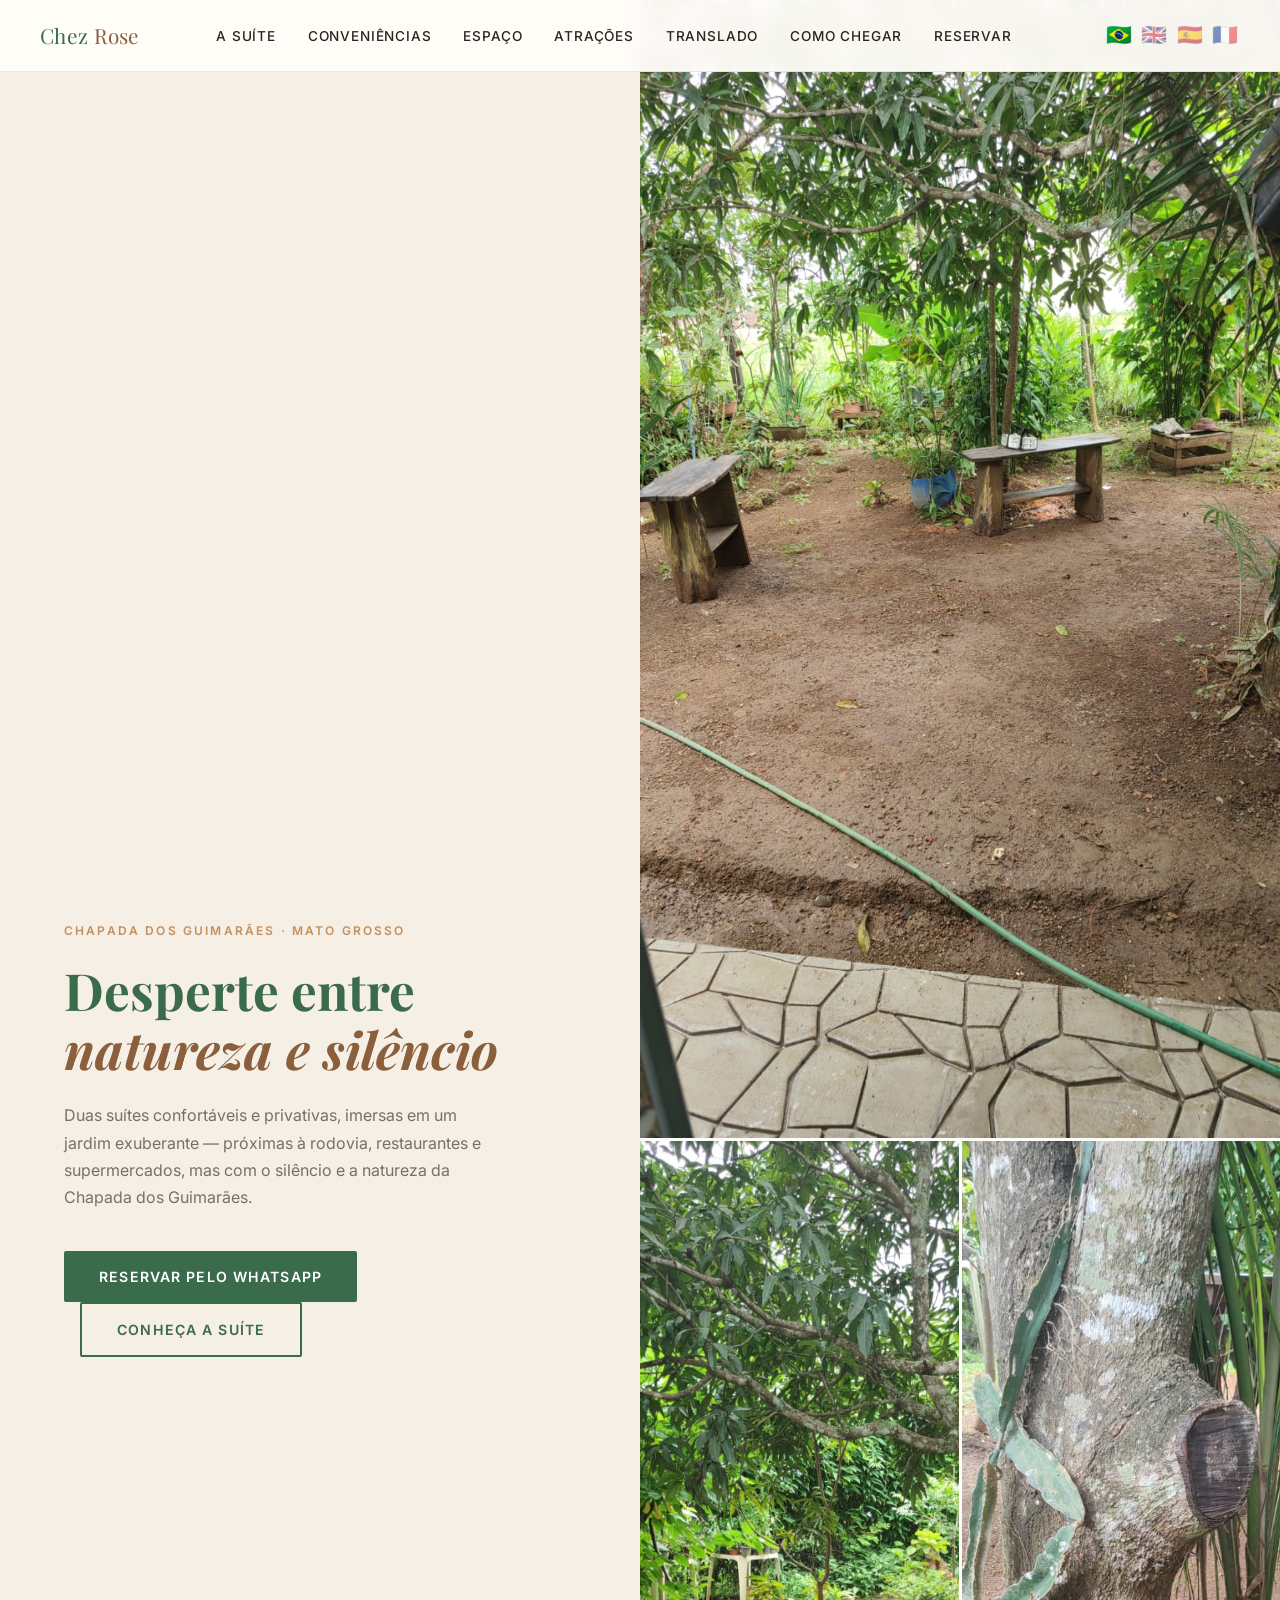
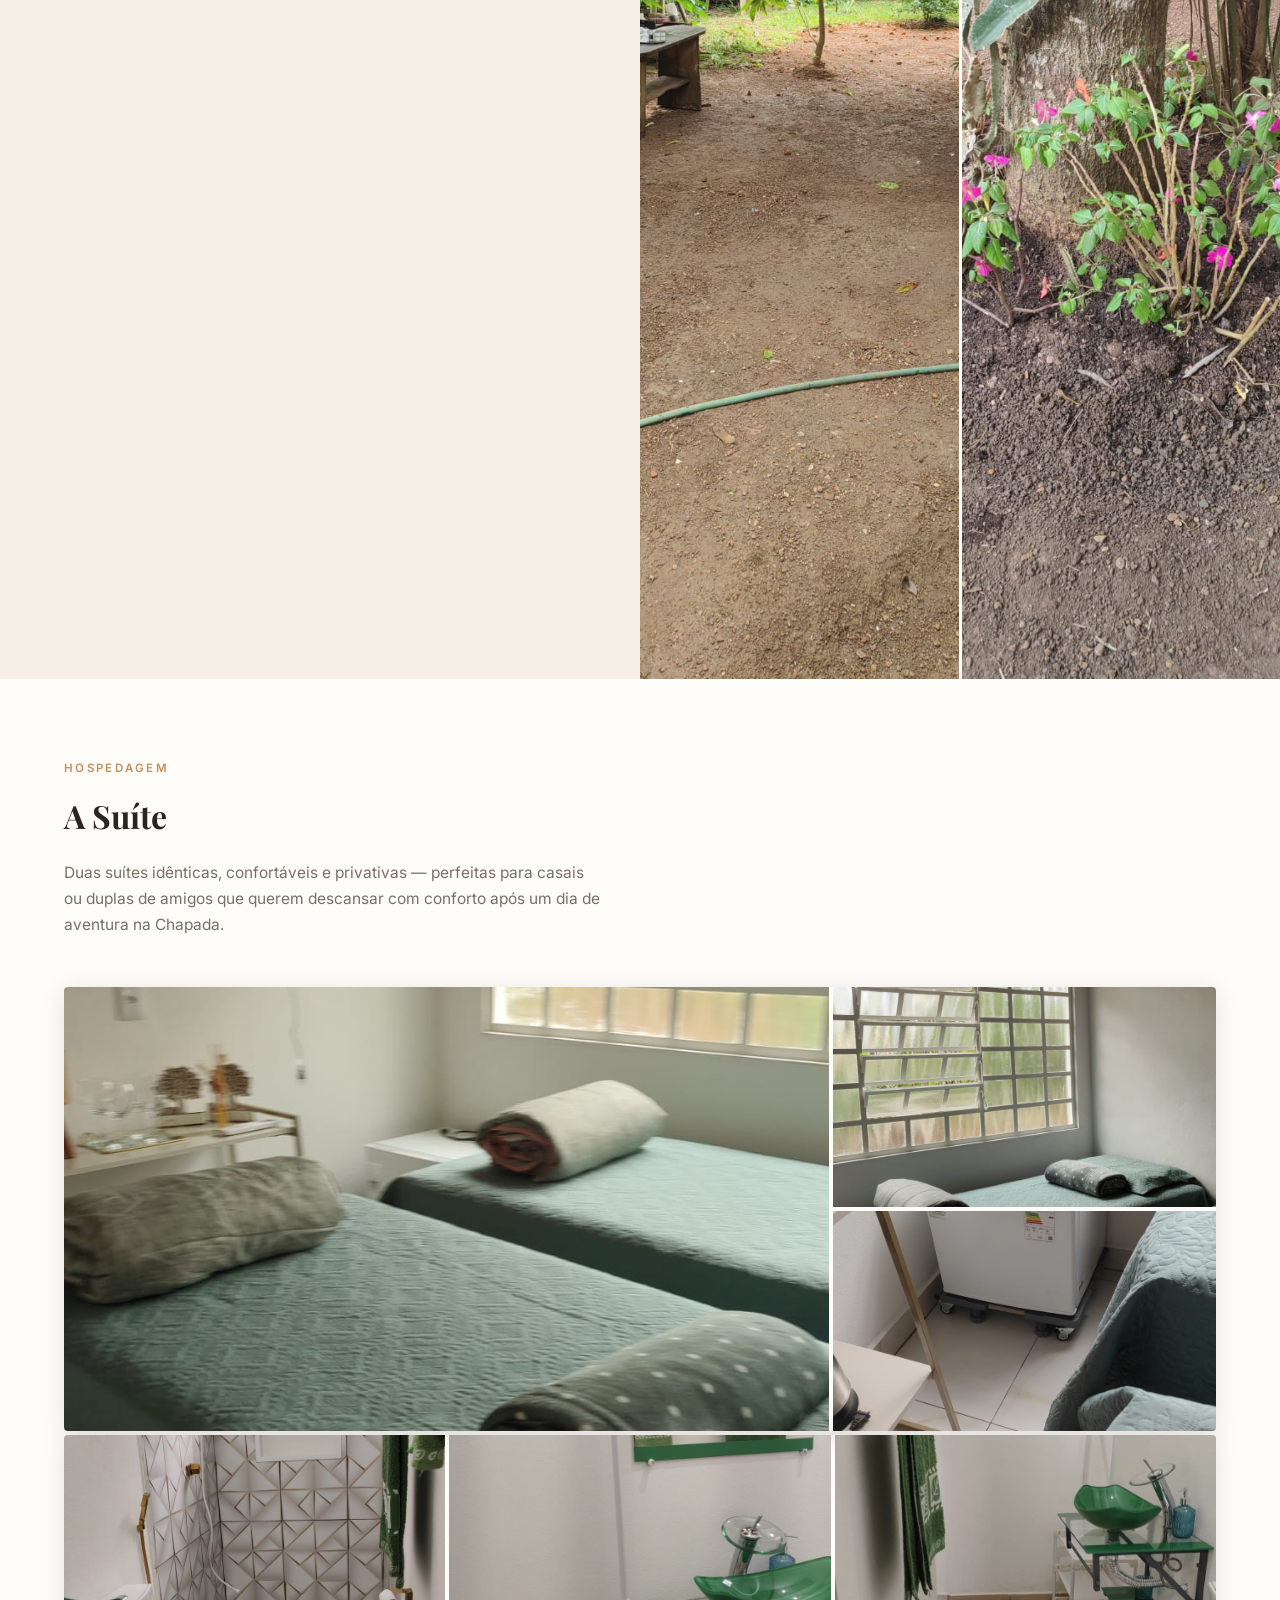
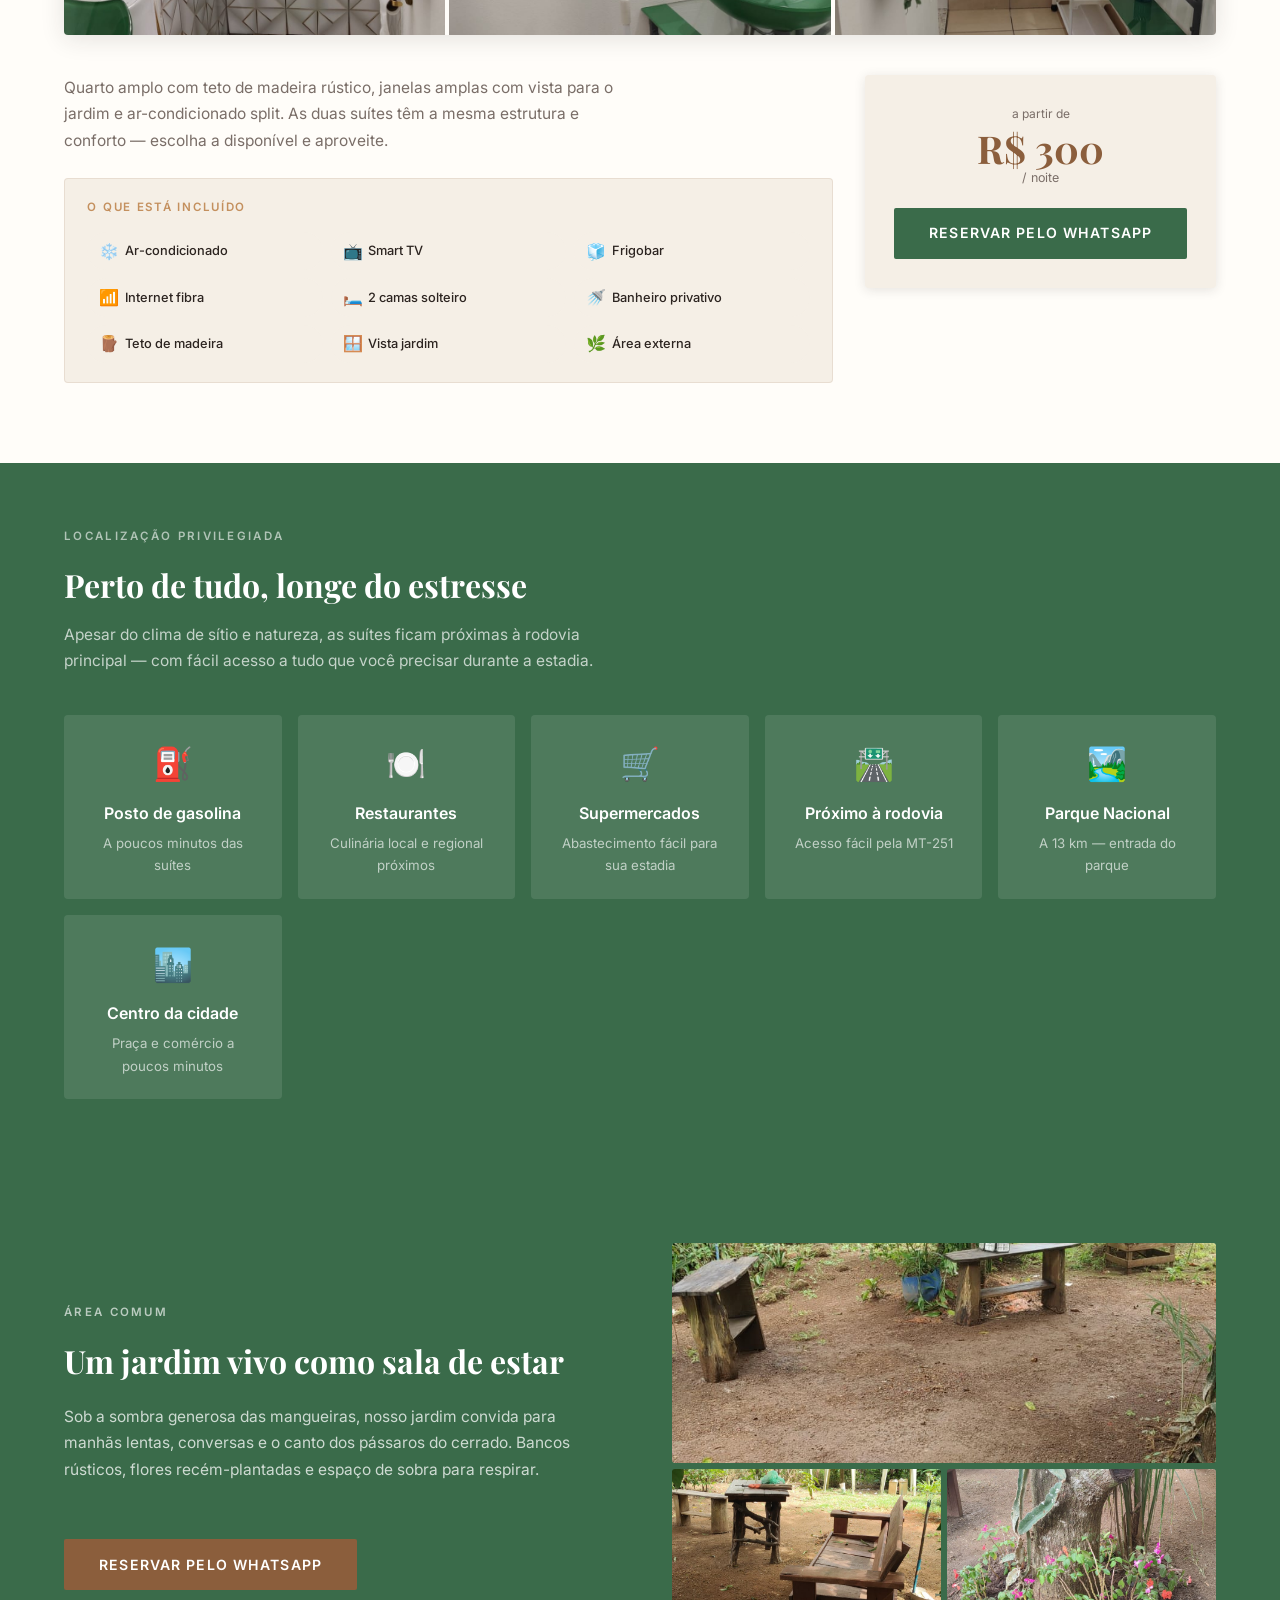
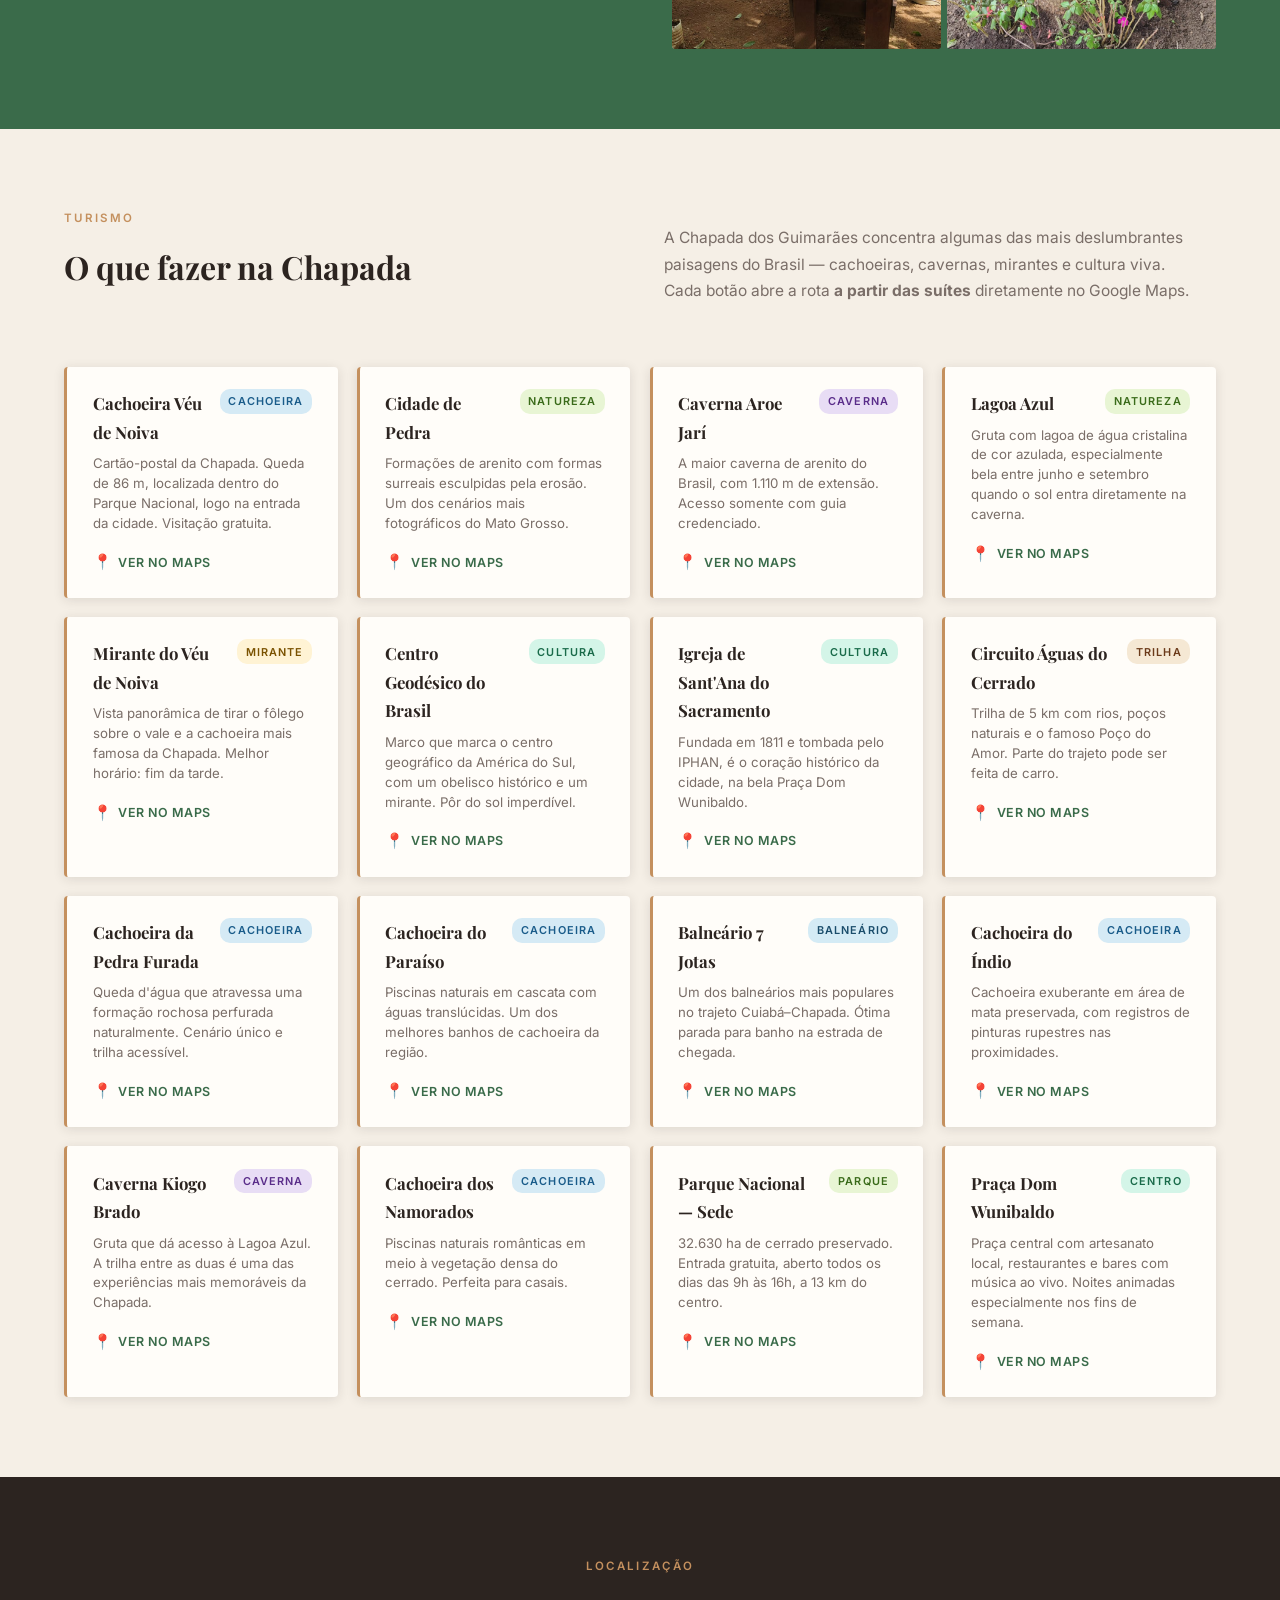
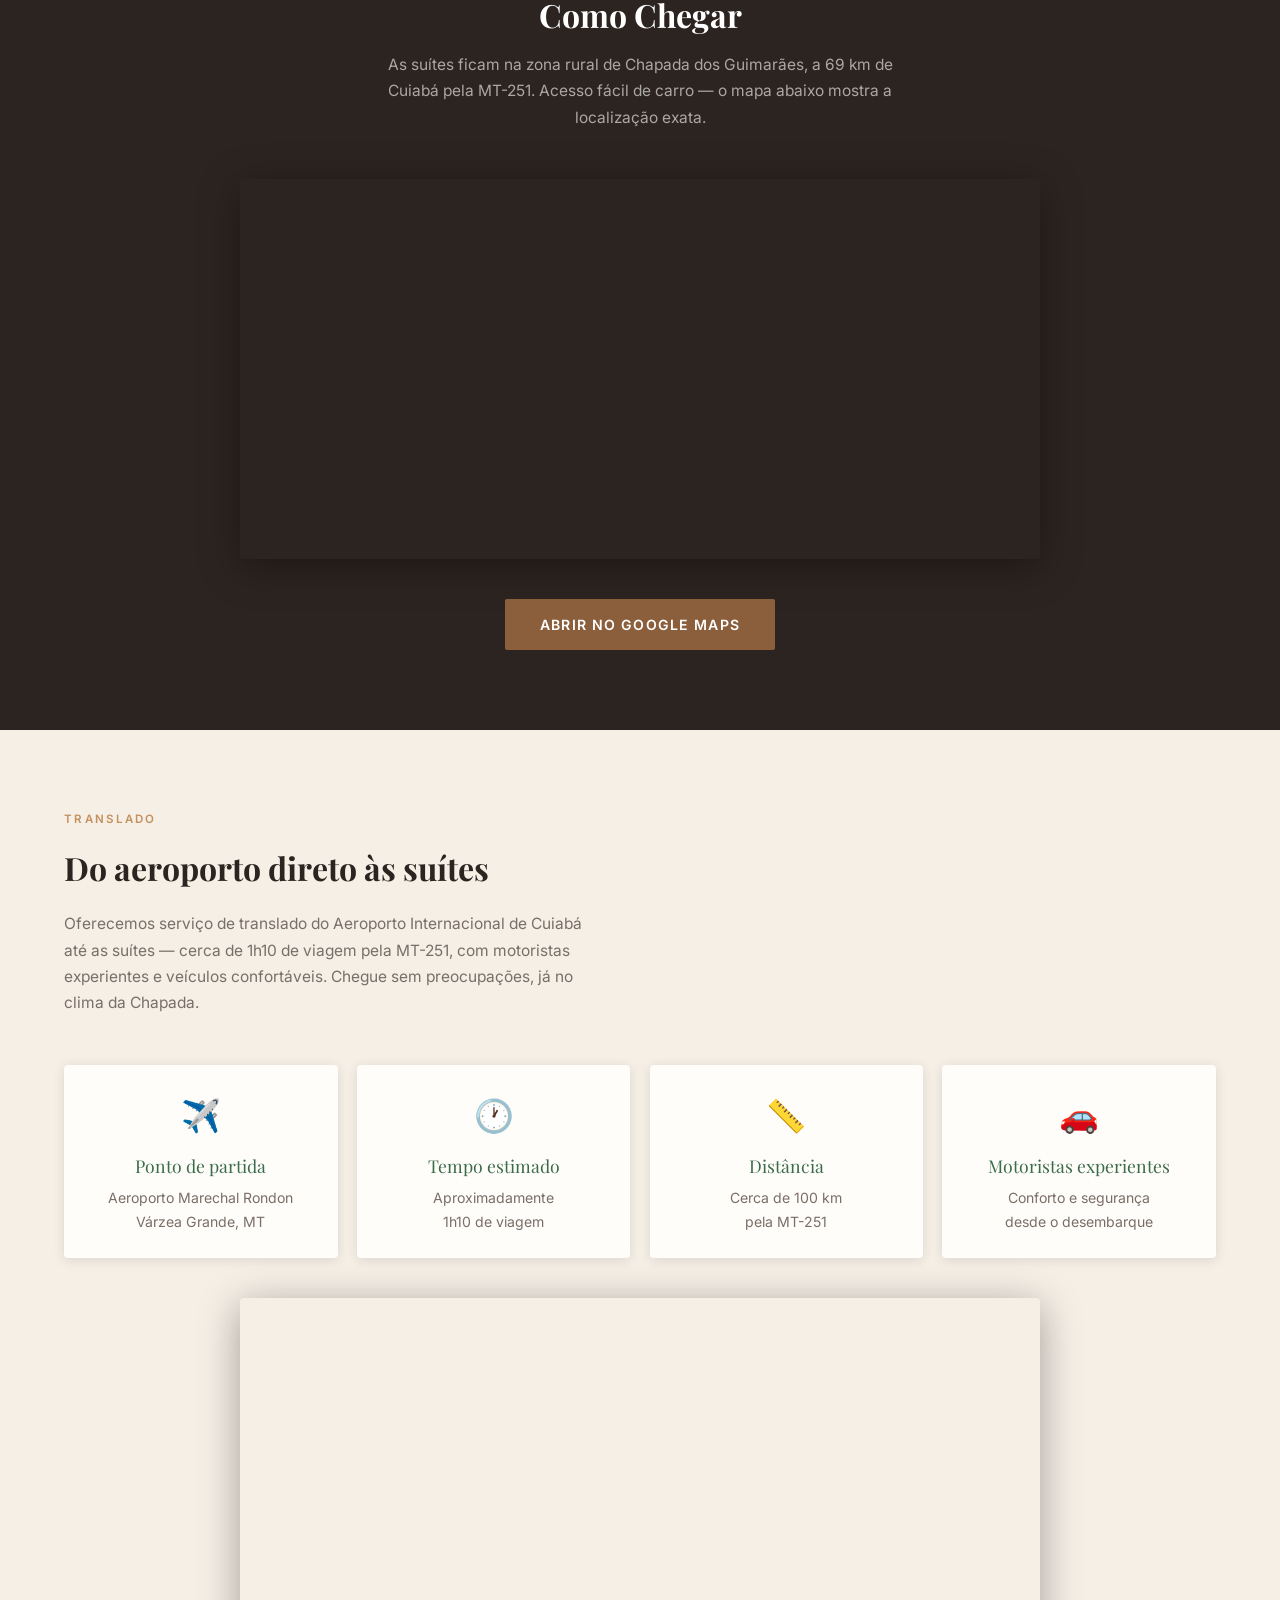
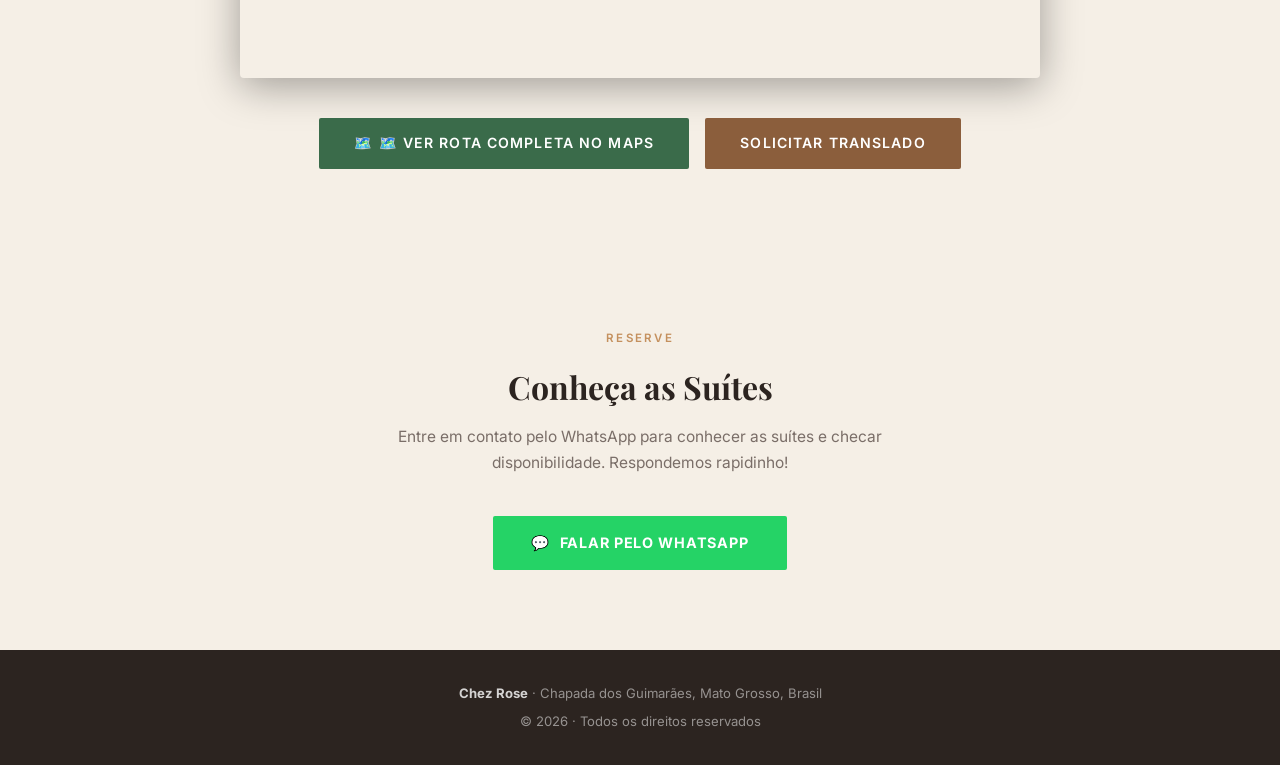
==== suites-chapada.html @ f8d6ba75 "Add files via upload" ====
<!DOCTYPE html>
<html lang="pt-BR">
<head>
  <meta charset="UTF-8" />
  <meta name="viewport" content="width=device-width, initial-scale=1.0" />
  <title>Chez Rose | Hospedagem na Chapada dos Guimarães</title>
  <link href="https://fonts.googleapis.com/css2?family=Playfair+Display:ital,wght@0,400;0,700;1,400&family=Inter:wght@300;400;500;600&display=swap" rel="stylesheet">
  <style>
    *, *::before, *::after { box-sizing: border-box; margin: 0; padding: 0; }

    :root {
      --terra:  #8B5E3C;
      --terra-light: #C4905E;
      --verde:  #3A6B4A;
      --verde-light: #5C9970;
      --areia:  #F5EFE6;
      --pedra:  #2C2420;
      --branco: #FFFDF9;
      --cinza:  #7A6E68;
      --sombra: rgba(44,36,32,.12);
    }

    html { scroll-behavior: smooth; }

    body {
      font-family: 'Inter', sans-serif;
      background: var(--branco);
      color: var(--pedra);
      line-height: 1.7;
    }

    /* ── NAV ── */
    nav {
      position: fixed; top: 0; left: 0; right: 0; z-index: 100;
      display: flex; justify-content: space-between; align-items: center;
      padding: 1.1rem 2.5rem;
      background: rgba(255,253,249,.95);
      backdrop-filter: blur(8px);
      border-bottom: 1px solid rgba(139,94,60,.12);
    }
    .nav-logo {
      font-family: 'Playfair Display', serif;
      font-size: 1.3rem;
      color: var(--verde);
      letter-spacing: .02em;
    }
    .nav-logo span { color: var(--terra); }
    .nav-links { display: flex; gap: 2rem; list-style: none; }
    .nav-links a {
      text-decoration: none;
      font-size: .85rem;
      font-weight: 500;
      color: var(--pedra);
      letter-spacing: .06em;
      text-transform: uppercase;
      transition: color .2s;
    }
    .nav-links a:hover { color: var(--terra); }

    /* ── HERO ── */
    .hero {
      min-height: 100vh;
      display: grid;
      grid-template-columns: 1fr 1fr;
      padding-top: 64px;
    }
    .hero-text {
      display: flex; flex-direction: column; justify-content: center;
      padding: 4rem 3rem 4rem 5vw;
      background: var(--areia);
    }
    .hero-eyebrow {
      font-size: .75rem;
      font-weight: 600;
      letter-spacing: .18em;
      text-transform: uppercase;
      color: var(--terra-light);
      margin-bottom: 1.2rem;
    }
    .hero-title {
      font-family: 'Playfair Display', serif;
      font-size: clamp(2.4rem, 4vw, 3.6rem);
      line-height: 1.15;
      color: var(--verde);
      margin-bottom: 1.5rem;
    }
    .hero-title em {
      font-style: italic;
      color: var(--terra);
    }
    .hero-desc {
      font-size: 1rem;
      color: var(--cinza);
      max-width: 420px;
      margin-bottom: 2.5rem;
    }
    .btn {
      display: inline-block;
      padding: .85rem 2.2rem;
      background: var(--verde);
      color: #fff;
      text-decoration: none;
      font-size: .88rem;
      font-weight: 600;
      letter-spacing: .08em;
      text-transform: uppercase;
      border-radius: 2px;
      transition: background .2s, transform .15s;
    }
    .btn:hover { background: var(--verde-light); transform: translateY(-2px); }
    .btn-outline {
      background: transparent;
      border: 2px solid var(--verde);
      color: var(--verde);
      margin-left: 1rem;
    }
    .btn-outline:hover { background: var(--verde); color: #fff; }

    .hero-gallery {
      display: grid;
      grid-template-rows: 1fr 1fr;
      grid-template-columns: 1fr 1fr;
      gap: 3px;
      overflow: hidden;
    }
    .hero-gallery img {
      width: 100%; height: 100%;
      object-fit: cover;
      display: block;
      transition: transform .5s ease;
    }
    .hero-gallery img:hover { transform: scale(1.04); }
    .hero-gallery .span2 { grid-column: span 2; }

    /* ── SECTIONS ── */
    section { padding: 5rem 5vw; }
    .section-label {
      font-size: .72rem;
      font-weight: 600;
      letter-spacing: .2em;
      text-transform: uppercase;
      color: var(--terra-light);
      margin-bottom: .7rem;
    }
    .section-title {
      font-family: 'Playfair Display', serif;
      font-size: clamp(1.7rem, 2.5vw, 2.4rem);
      color: var(--pedra);
      margin-bottom: 1rem;
    }
    .section-sub {
      color: var(--cinza);
      max-width: 540px;
      font-size: .97rem;
      margin-bottom: 3rem;
    }

    /* ── SUÍTES ── */
    #suites { background: var(--branco); }
    .suites-grid {
      display: grid;
      grid-template-columns: repeat(auto-fit, minmax(320px, 1fr));
      gap: 2.5rem;
    }
    .suite-card {
      border: 1px solid rgba(139,94,60,.15);
      border-radius: 4px;
      overflow: hidden;
      background: var(--branco);
      box-shadow: 0 4px 24px var(--sombra);
      transition: transform .3s, box-shadow .3s;
    }
    .suite-card:hover {
      transform: translateY(-5px);
      box-shadow: 0 12px 40px rgba(44,36,32,.18);
    }
    .suite-imgs {
      display: grid;
      grid-template-columns: 2fr 1fr;
      height: 240px;
      gap: 3px;
    }
    .suite-imgs img { width: 100%; height: 100%; object-fit: cover; display: block; }
    .suite-body { padding: 1.8rem; }
    .suite-name {
      font-family: 'Playfair Display', serif;
      font-size: 1.4rem;
      color: var(--verde);
      margin-bottom: .5rem;
    }
    .suite-desc { color: var(--cinza); font-size: .93rem; margin-bottom: 1.4rem; }
    .amenities {
      display: flex; flex-wrap: wrap; gap: .5rem;
      margin-bottom: 1.6rem;
    }
    .amenity {
      display: flex; align-items: center; gap: .35rem;
      font-size: .8rem; font-weight: 500;
      background: var(--areia);
      padding: .35rem .75rem;
      border-radius: 20px;
      color: var(--pedra);
    }
    .amenity-icon { font-size: 1rem; }
    .suite-price {
      display: flex; align-items: baseline; gap: .4rem;
      margin-bottom: 1.2rem;
    }
    .price-from { font-size: .78rem; color: var(--cinza); }
    .price-val {
      font-family: 'Playfair Display', serif;
      font-size: 1.8rem;
      color: var(--terra);
      font-weight: 700;
    }
    .price-night { font-size: .78rem; color: var(--cinza); }

    /* ── JARDIM ── */
    #jardim {
      background: var(--verde);
      color: #fff;
      display: grid;
      grid-template-columns: 1fr 1fr;
      gap: 4rem;
      align-items: center;
    }
    #jardim .section-label { color: rgba(255,255,255,.65); }
    #jardim .section-title { color: #fff; }
    #jardim .section-sub { color: rgba(255,255,255,.75); max-width: 100%; }
    .jardim-gallery {
      display: grid;
      grid-template-columns: 1fr 1fr;
      grid-template-rows: auto auto;
      gap: 6px;
    }
    .jardim-gallery img {
      width: 100%; height: 180px;
      object-fit: cover;
      border-radius: 3px;
    }
    .jardim-gallery img:first-child {
      grid-column: span 2;
      height: 220px;
    }

    /* ── ATRAÇÕES ── */
    #atracoes { background: var(--areia); }
    .atracoes-intro {
      display: grid;
      grid-template-columns: 1fr 1fr;
      gap: 3rem;
      margin-bottom: 3.5rem;
      align-items: start;
    }
    .atracoes-list {
      display: grid;
      grid-template-columns: repeat(auto-fill, minmax(270px, 1fr));
      gap: 1.2rem;
    }
    .atracao-card {
      background: var(--branco);
      border-radius: 4px;
      padding: 1.4rem 1.6rem;
      border-left: 3px solid var(--terra-light);
      box-shadow: 0 2px 12px var(--sombra);
      transition: transform .2s, border-color .2s;
    }
    .atracao-card:hover {
      transform: translateX(4px);
      border-left-color: var(--verde);
    }
    .atracao-top {
      display: flex; justify-content: space-between; align-items: flex-start;
      margin-bottom: .5rem;
    }
    .atracao-name {
      font-family: 'Playfair Display', serif;
      font-size: 1.05rem;
      color: var(--pedra);
    }
    .atracao-tag {
      font-size: .68rem;
      font-weight: 600;
      letter-spacing: .1em;
      text-transform: uppercase;
      padding: .2rem .55rem;
      border-radius: 10px;
      white-space: nowrap;
      margin-left: .6rem;
    }
    .tag-cachoeira { background: #D5EAF5; color: #1A5C8A; }
    .tag-caverna   { background: #E8DDF5; color: #5A2D8A; }
    .tag-mirante   { background: #FFF3D4; color: #7A5200; }
    .tag-cultura   { background: #D4F5E8; color: #1A6B4A; }
    .tag-balneario { background: #D4EBF5; color: #1A4D6B; }
    .tag-natureza  { background: #E8F5D4; color: #3A6B1A; }
    .tag-trilha    { background: #F5E8D4; color: #6B3A1A; }

    .atracao-desc {
      font-size: .83rem;
      color: var(--cinza);
      margin-bottom: .9rem;
      line-height: 1.5;
    }
    .atracao-maps {
      display: inline-flex; align-items: center; gap: .4rem;
      font-size: .78rem;
      font-weight: 600;
      color: var(--verde);
      text-decoration: none;
      letter-spacing: .04em;
      text-transform: uppercase;
      transition: color .2s;
    }
    .atracao-maps:hover { color: var(--terra); }
    .maps-icon { font-size: .95rem; }

    /* ── COMO CHEGAR ── */
    #como-chegar {
      background: var(--pedra);
      color: #fff;
      text-align: center;
    }
    #como-chegar .section-label { color: var(--terra-light); }
    #como-chegar .section-title { color: #fff; margin-bottom: .6rem; }
    #como-chegar .section-sub { color: rgba(255,255,255,.6); margin: 0 auto 3rem; }
    .mapa-embed {
      border-radius: 4px;
      overflow: hidden;
      max-width: 800px;
      margin: 0 auto 2.5rem;
      box-shadow: 0 8px 40px rgba(0,0,0,.35);
    }
    .mapa-embed iframe {
      width: 100%; height: 380px;
      border: none; display: block;
    }

    /* ── CONTATO / RESERVA ── */
    #reservar {
      background: var(--areia);
      text-align: center;
    }
    #reservar .section-title { margin-bottom: .6rem; }
    #reservar .section-sub { margin: 0 auto 2.5rem; }
    .reservar-btns { display: flex; justify-content: center; flex-wrap: wrap; gap: 1rem; }
    .btn-whatsapp {
      background: #25D366;
      color: #fff;
      padding: .9rem 2.4rem;
      text-decoration: none;
      font-size: .9rem;
      font-weight: 700;
      letter-spacing: .06em;
      text-transform: uppercase;
      border-radius: 2px;
      display: inline-flex;
      align-items: center;
      gap: .6rem;
      transition: background .2s, transform .15s;
    }
    .btn-whatsapp:hover { background: #1ebe5d; transform: translateY(-2px); }

    /* ── FOOTER ── */
    footer {
      background: var(--pedra);
      color: rgba(255,255,255,.5);
      text-align: center;
      padding: 2rem;
      font-size: .82rem;
    }
    footer strong { color: rgba(255,255,255,.8); }

    
    /* ── LANG SWITCHER ── */
    .lang-switcher {
      display: flex; gap: .4rem; align-items: center; margin-left: 1rem;
    }
    .lang-switcher button {
      background: none; border: none; cursor: pointer;
      font-size: 1.3rem; padding: .1rem;
      border-radius: 3px; opacity: .5;
      transition: opacity .2s, transform .15s;
    }
    .lang-switcher button:hover { opacity: 1; transform: scale(1.15); }
    .lang-switcher button.active { opacity: 1; }

    @media (max-width: 900px) {
      .hero { grid-template-columns: 1fr; }
      .hero-gallery { height: 50vw; grid-template-rows: 1fr; grid-template-columns: 1fr 1fr 1fr; }
      .hero-gallery .span2 { grid-column: span 1; }
      .hero-text { padding: 3rem 6vw; }
      #jardim { grid-template-columns: 1fr; }
      .atracoes-intro { grid-template-columns: 1fr; }
      nav { padding: 1rem 1.5rem; }
      .nav-links { display: none; }
    }
    @media (max-width: 600px) {
      section { padding: 3.5rem 5vw; }
      .suite-imgs { height: 180px; }
      .hero-gallery { height: 55vw; }
    }
  </style>
</head>
<body>

<!-- NAV -->
<nav>
  <div class="nav-logo">Chez <span>Rose</span></div>
  <ul class="nav-links">
    <li><a href="#suites" data-i18n="nav_suite">A Suíte</a></li>
    <li><a href="#conveniencias" data-i18n="nav_conv">Conveniências</a></li>
    <li><a href="#jardim" data-i18n="nav_jardim">Espaço</a></li>
    <li><a href="#atracoes" data-i18n="nav_atracoes">Atrações</a></li>
    <li><a href="#translado" data-i18n="nav_translado">Translado</a></li>
    <li><a href="#como-chegar" data-i18n="nav_chegar">Como Chegar</a></li>
    <li><a href="#reservar" data-i18n="nav_reservar">Reservar</a></li>
  </ul>
  <div class="lang-switcher">
    <button onclick="setLang('pt')" title="Português">🇧🇷</button>
    <button onclick="setLang('en')" title="English">🇬🇧</button>
    <button onclick="setLang('es')" title="Español">🇪🇸</button>
    <button onclick="setLang('fr')" title="Français">🇫🇷</button>
  </div>
</nav>

<!-- HERO -->
<section class="hero" style="padding:0">
  <div class="hero-text">
    <p class="hero-eyebrow" data-i18n="hero_eyebrow">Chapada dos Guimarães · Mato Grosso</p>
    <h1 class="hero-title">
      <span data-i18n="hero_title1">Desperte entre</span><br>
      <em data-i18n="hero_title2">natureza e silêncio</em>
    </h1>
    <p class="hero-desc">
      <span data-i18n="hero_desc">Duas suítes confortáveis e privativas, imersas em um jardim exuberante — próximas à rodovia, restaurantes e supermercados, mas com o silêncio e a natureza da Chapada dos Guimarães.</span>
    </p>
    <div>
      <a href="#reservar" class="btn" data-i18n="btn_reservar">Reservar pelo WhatsApp</a>
      <a href="#suites" class="btn btn-outline" data-i18n="btn_suite">Conheça a Suíte</a>
    </div>
  </div>
  <div class="hero-gallery">
    <img src="[data-uri]" alt="Jardim sombreado com bancos de madeira" class="span2">
    <img src="IMG-20260313-WA0007.jpg" alt="Vista do jardim sob as mangueiras">
    <img src="IMG-20260517-WA0008.jpg" alt="Flores ao pé da árvore">
  </div>
</section>

<!-- SUÍTES -->
<section id="suites">
  <p class="section-label" data-i18n="suite_label">Hospedagem</p>
  <h2 class="section-title" data-i18n="suite_title">A Suíte</h2>
  <p class="section-sub" data-i18n="suite_sub">Duas suítes idênticas, confortáveis e privativas — perfeitas para casais ou duplas de amigos que querem descansar com conforto após um dia de aventura na Chapada.</p>

  <!-- Galeria principal -->
  <div style="display:grid;grid-template-columns:2fr 1fr;grid-template-rows:220px 220px;gap:4px;border-radius:4px;overflow:hidden;margin-bottom:4px;box-shadow:0 4px 24px var(--sombra);">
    <img src="IMG-20260610-WA0028.jpg" alt="Quarto com TV e camas" style="width:100%;height:100%;object-fit:cover;grid-row:span 2;display:block;">
    <img src="IMG-20260610-WA0027.jpg" alt="Camas com roupa de cama verde" style="width:100%;height:100%;object-fit:cover;display:block;">
    <img src="IMG-20260610-WA0025.jpg" alt="Frigobar Midea na suíte" style="width:100%;height:100%;object-fit:cover;display:block;">
  </div>
  <!-- Galeria banheiro -->
  <div style="display:grid;grid-template-columns:1fr 1fr 1fr;gap:4px;border-radius:4px;overflow:hidden;margin-bottom:2.5rem;box-shadow:0 4px 24px var(--sombra);">
    <img src="[data-uri]" alt="Banheiro com azulejos geométricos e chuveiro" style="width:100%;height:200px;object-fit:cover;display:block;">
    <img src="[data-uri]" alt="Cuba de vidro verde e espelho" style="width:100%;height:200px;object-fit:cover;display:block;">
    <img src="[data-uri]" alt="Visão geral do banheiro" style="width:100%;height:200px;object-fit:cover;display:block;">
  </div>

  <!-- Detalhes + preço -->
  <div style="display:flex;flex-wrap:wrap;gap:2rem;align-items:start;">
    <div style="flex:1;min-width:260px;">
      <p style="color:var(--cinza);font-size:.97rem;margin-bottom:1.5rem;max-width:560px;">
        <span data-i18n="suite_desc">Quarto amplo com teto de madeira rústico, janelas amplas com vista para o jardim e ar-condicionado split. As duas suítes têm a mesma estrutura e conforto — escolha a disponível e aproveite.</span>
      </p>
      <div style="background:var(--areia);border-radius:4px;padding:1.2rem 1.4rem;border:1px solid rgba(139,94,60,.12);">
        <p style="font-size:.72rem;font-weight:600;letter-spacing:.15em;text-transform:uppercase;color:var(--terra-light);margin-bottom:.9rem;" data-i18n="suite_includes">O que está incluído</p>
        <div style="display:grid;grid-template-columns:repeat(3,1fr);gap:.5rem;">
          <span class="amenity"><span class="amenity-icon">❄️</span data-i18n="am_ac"> Ar-condicionado</span>
          <span class="amenity"><span class="amenity-icon">📺</span> Smart TV</span>
          <span class="amenity"><span class="amenity-icon">🧊</span data-i18n="am_fridge"> Frigobar</span>
          <span class="amenity"><span class="amenity-icon">📶</span data-i18n="am_wifi"> Internet fibra</span>
          <span class="amenity"><span class="amenity-icon">🛏️</span data-i18n="am_beds"> 2 camas solteiro</span>
          <span class="amenity"><span class="amenity-icon">🚿</span data-i18n="am_bath"> Banheiro privativo</span>
          <span class="amenity"><span class="amenity-icon">🪵</span data-i18n="am_roof"> Teto de madeira</span>
          <span class="amenity"><span class="amenity-icon">🪟</span data-i18n="am_view"> Vista jardim</span>
          <span class="amenity"><span class="amenity-icon">🌿</span data-i18n="am_garden"> Área externa</span>
        </div>
      </div>

    </div>
    <div style="background:var(--areia);border-radius:4px;padding:1.8rem;text-align:center;min-width:200px;box-shadow:0 2px 12px var(--sombra);align-self:flex-start;">
      <p style="font-size:.75rem;color:var(--cinza);margin-bottom:.3rem;" data-i18n="price_from">a partir de</p>
      <p style="font-family:'Playfair Display',serif;font-size:2.4rem;color:var(--terra);font-weight:700;line-height:1;">R$ 300</p>
      <p style="font-size:.78rem;color:var(--cinza);margin-bottom:1.2rem;" data-i18n="price_night">/ noite</p>
      <a href="#reservar" class="btn" style="width:100%;display:block;text-align:center;box-sizing:border-box;" data-i18n="btn_reservar">Reservar pelo WhatsApp</a>
    </div>
  </div>
</section>

<!-- CONVENIÊNCIAS -->
<section id="conveniencias" style="background:var(--verde);color:#fff;padding:4rem 5vw;">
  <p class="section-label" style="color:rgba(255,255,255,.6);" data-i18n="conv_label">Localização privilegiada</p>
  <h2 class="section-title" style="color:#fff;margin-bottom:.6rem;" data-i18n="conv_title">Perto de tudo, longe do estresse</h2>
  <p style="color:rgba(255,255,255,.7);font-size:.97rem;max-width:560px;margin-bottom:2.5rem;">
    <span data-i18n="conv_desc">Apesar do clima de sítio e natureza, as suítes ficam próximas à rodovia principal — com fácil acesso a tudo que você precisar durante a estadia.</span>
  </p>
  <div style="display:grid;grid-template-columns:repeat(auto-fit,minmax(180px,1fr));gap:1rem;">
    <div style="background:rgba(255,255,255,.1);border-radius:4px;padding:1.4rem;text-align:center;">
      <div style="font-size:2rem;margin-bottom:.5rem;">⛽</div>
      <div style="font-weight:600;margin-bottom:.3rem;" data-i18n="conv_gas">Posto de gasolina</div>
      <div style="font-size:.83rem;color:rgba(255,255,255,.65);" data-i18n="conv_gas_sub">A poucos minutos das suítes</div>
    </div>
    <div style="background:rgba(255,255,255,.1);border-radius:4px;padding:1.4rem;text-align:center;">
      <div style="font-size:2rem;margin-bottom:.5rem;">🍽️</div>
      <div style="font-weight:600;margin-bottom:.3rem;" data-i18n="conv_rest">Restaurantes</div>
      <div style="font-size:.83rem;color:rgba(255,255,255,.65);" data-i18n="conv_rest_sub">Culinária local e regional próximos</div>
    </div>
    <div style="background:rgba(255,255,255,.1);border-radius:4px;padding:1.4rem;text-align:center;">
      <div style="font-size:2rem;margin-bottom:.5rem;">🛒</div>
      <div style="font-weight:600;margin-bottom:.3rem;" data-i18n="conv_super">Supermercados</div>
      <div style="font-size:.83rem;color:rgba(255,255,255,.65);" data-i18n="conv_super_sub">Abastecimento fácil para sua estadia</div>
    </div>
    <div style="background:rgba(255,255,255,.1);border-radius:4px;padding:1.4rem;text-align:center;">
      <div style="font-size:2rem;margin-bottom:.5rem;">🛣️</div>
      <div style="font-weight:600;margin-bottom:.3rem;" data-i18n="conv_road">Próximo à rodovia</div>
      <div style="font-size:.83rem;color:rgba(255,255,255,.65);" data-i18n="conv_road_sub">Acesso fácil pela MT-251</div>
    </div>
    <div style="background:rgba(255,255,255,.1);border-radius:4px;padding:1.4rem;text-align:center;">
      <div style="font-size:2rem;margin-bottom:.5rem;">🏞️</div>
      <div style="font-weight:600;margin-bottom:.3rem;" data-i18n="conv_park">Parque Nacional</div>
      <div style="font-size:.83rem;color:rgba(255,255,255,.65);" data-i18n="conv_park_sub">A 13 km — entrada do parque</div>
    </div>
    <div style="background:rgba(255,255,255,.1);border-radius:4px;padding:1.4rem;text-align:center;">
      <div style="font-size:2rem;margin-bottom:.5rem;">🏙️</div>
      <div style="font-weight:600;margin-bottom:.3rem;" data-i18n="conv_city">Centro da cidade</div>
      <div style="font-size:.83rem;color:rgba(255,255,255,.65);" data-i18n="conv_city_sub">Praça e comércio a poucos minutos</div>
    </div>
  </div>
</section>

<!-- JARDIM -->
<section id="jardim">
  <div>
    <p class="section-label" data-i18n="jardim_label">Área Comum</p>
    <h2 class="section-title" data-i18n="jardim_title">Um jardim vivo como sala de estar</h2>
    <p class="section-sub">
      <span data-i18n="jardim_desc">Sob a sombra generosa das mangueiras, nosso jardim convida para manhãs lentas, conversas e o canto dos pássaros do cerrado. Bancos rústicos, flores recém-plantadas e espaço de sobra para respirar.</span>
    </p>
    <a href="#reservar" class="btn" style="background:var(--terra);margin-top:.5rem" data-i18n="btn_reservar">Reservar pelo WhatsApp</a>
  </div>
  <div class="jardim-gallery">
    <img src="[data-uri]" alt="Vista geral do jardim">
    <img src="IMG-20260516-WA0012.jpg" alt="Banco de madeira no jardim">
    <img src="IMG-20260517-WA0008.jpg" alt="Flores impatiens ao pé da mangueira">
  </div>
</section>

<!-- ATRAÇÕES -->
<section id="atracoes">
  <div class="atracoes-intro">
    <div>
      <p class="section-label">Turismo</p>
      <h2 class="section-title">O que fazer na Chapada</h2>
    </div>
    <p class="section-sub" style="margin:0;padding-top:1rem;">
      A Chapada dos Guimarães concentra algumas das mais deslumbrantes paisagens do Brasil — cachoeiras, cavernas, mirantes e cultura viva. Cada botão abre a rota <strong>a partir das suítes</strong> diretamente no Google Maps.
    </p>
  </div>

  <div class="atracoes-list">

    <div class="atracao-card">
      <div class="atracao-top">
        <h3 class="atracao-name">Cachoeira Véu de Noiva</h3>
        <span class="atracao-tag tag-cachoeira">Cachoeira</span>
      </div>
      <p class="atracao-desc">Cartão-postal da Chapada. Queda de 86 m, localizada dentro do Parque Nacional, logo na entrada da cidade. Visitação gratuita.</p>
      <a class="atracao-maps" href="https://www.google.com/maps/dir/-15.470382,-55.749426/Cachoeira+V%C3%A9u+de+Noiva,+Chapada+dos+Guimar%C3%A3es,+MT" target="_blank" rel="noopener">
        <span class="maps-icon">📍</span> Ver no Maps
      </a>
    </div>

    <div class="atracao-card">
      <div class="atracao-top">
        <h3 class="atracao-name">Cidade de Pedra</h3>
        <span class="atracao-tag tag-natureza">Natureza</span>
      </div>
      <p class="atracao-desc">Formações de arenito com formas surreais esculpidas pela erosão. Um dos cenários mais fotográficos do Mato Grosso.</p>
      <a class="atracao-maps" href="https://www.google.com/maps/dir/-15.470382,-55.749426/Cidade+de+Pedra,+Chapada+dos+Guimar%C3%A3es,+MT" target="_blank" rel="noopener">
        <span class="maps-icon">📍</span> Ver no Maps
      </a>
    </div>

    <div class="atracao-card">
      <div class="atracao-top">
        <h3 class="atracao-name">Caverna Aroe Jarí</h3>
        <span class="atracao-tag tag-caverna">Caverna</span>
      </div>
      <p class="atracao-desc">A maior caverna de arenito do Brasil, com 1.110 m de extensão. Acesso somente com guia credenciado.</p>
      <a class="atracao-maps" href="https://www.google.com/maps/dir/-15.470382,-55.749426/Caverna+Aroe+Jar%C3%AD,+Chapada+dos+Guimar%C3%A3es,+MT" target="_blank" rel="noopener">
        <span class="maps-icon">📍</span> Ver no Maps
      </a>
    </div>

    <div class="atracao-card">
      <div class="atracao-top">
        <h3 class="atracao-name">Lagoa Azul</h3>
        <span class="atracao-tag tag-natureza">Natureza</span>
      </div>
      <p class="atracao-desc">Gruta com lagoa de água cristalina de cor azulada, especialmente bela entre junho e setembro quando o sol entra diretamente na caverna.</p>
      <a class="atracao-maps" href="https://www.google.com/maps/dir/-15.470382,-55.749426/Lagoa+Azul,+Chapada+dos+Guimar%C3%A3es,+MT" target="_blank" rel="noopener">
        <span class="maps-icon">📍</span> Ver no Maps
      </a>
    </div>

    <div class="atracao-card">
      <div class="atracao-top">
        <h3 class="atracao-name">Mirante do Véu de Noiva</h3>
        <span class="atracao-tag tag-mirante">Mirante</span>
      </div>
      <p class="atracao-desc">Vista panorâmica de tirar o fôlego sobre o vale e a cachoeira mais famosa da Chapada. Melhor horário: fim da tarde.</p>
      <a class="atracao-maps" href="https://www.google.com/maps/dir/-15.470382,-55.749426/Mirante+V%C3%A9u+de+Noiva,+Chapada+dos+Guimar%C3%A3es,+MT" target="_blank" rel="noopener">
        <span class="maps-icon">📍</span> Ver no Maps
      </a>
    </div>

    <div class="atracao-card">
      <div class="atracao-top">
        <h3 class="atracao-name">Centro Geodésico do Brasil</h3>
        <span class="atracao-tag tag-cultura">Cultura</span>
      </div>
      <p class="atracao-desc">Marco que marca o centro geográfico da América do Sul, com um obelisco histórico e um mirante. Pôr do sol imperdível.</p>
      <a class="atracao-maps" href="https://www.google.com/maps/dir/-15.470382,-55.749426/Centro+Geod%C3%A9sico+do+Brasil,+Chapada+dos+Guimar%C3%A3es,+MT" target="_blank" rel="noopener">
        <span class="maps-icon">📍</span> Ver no Maps
      </a>
    </div>

    <div class="atracao-card">
      <div class="atracao-top">
        <h3 class="atracao-name">Igreja de Sant'Ana do Sacramento</h3>
        <span class="atracao-tag tag-cultura">Cultura</span>
      </div>
      <p class="atracao-desc">Fundada em 1811 e tombada pelo IPHAN, é o coração histórico da cidade, na bela Praça Dom Wunibaldo.</p>
      <a class="atracao-maps" href="https://www.google.com/maps/dir/-15.470382,-55.749426/Igreja+Sant%27Ana+do+Sacramento,+Chapada+dos+Guimar%C3%A3es,+MT" target="_blank" rel="noopener">
        <span class="maps-icon">📍</span> Ver no Maps
      </a>
    </div>

    <div class="atracao-card">
      <div class="atracao-top">
        <h3 class="atracao-name">Circuito Águas do Cerrado</h3>
        <span class="atracao-tag tag-trilha">Trilha</span>
      </div>
      <p class="atracao-desc">Trilha de 5 km com rios, poços naturais e o famoso Poço do Amor. Parte do trajeto pode ser feita de carro.</p>
      <a class="atracao-maps" href="https://www.google.com/maps/dir/-15.470382,-55.749426/Circuito+%C3%81guas+do+Cerrado,+Chapada+dos+Guimar%C3%A3es,+MT" target="_blank" rel="noopener">
        <span class="maps-icon">📍</span> Ver no Maps
      </a>
    </div>

    <div class="atracao-card">
      <div class="atracao-top">
        <h3 class="atracao-name">Cachoeira da Pedra Furada</h3>
        <span class="atracao-tag tag-cachoeira">Cachoeira</span>
      </div>
      <p class="atracao-desc">Queda d'água que atravessa uma formação rochosa perfurada naturalmente. Cenário único e trilha acessível.</p>
      <a class="atracao-maps" href="https://www.google.com/maps/dir/-15.470382,-55.749426/Cachoeira+da+Pedra+Furada,+Chapada+dos+Guimar%C3%A3es,+MT" target="_blank" rel="noopener">
        <span class="maps-icon">📍</span> Ver no Maps
      </a>
    </div>

    <div class="atracao-card">
      <div class="atracao-top">
        <h3 class="atracao-name">Cachoeira do Paraíso</h3>
        <span class="atracao-tag tag-cachoeira">Cachoeira</span>
      </div>
      <p class="atracao-desc">Piscinas naturais em cascata com águas translúcidas. Um dos melhores banhos de cachoeira da região.</p>
      <a class="atracao-maps" href="https://www.google.com/maps/dir/-15.470382,-55.749426/Cachoeira+do+Para%C3%ADso,+Chapada+dos+Guimar%C3%A3es,+MT" target="_blank" rel="noopener">
        <span class="maps-icon">📍</span> Ver no Maps
      </a>
    </div>

    <div class="atracao-card">
      <div class="atracao-top">
        <h3 class="atracao-name">Balneário 7 Jotas</h3>
        <span class="atracao-tag tag-balneario">Balneário</span>
      </div>
      <p class="atracao-desc">Um dos balneários mais populares no trajeto Cuiabá–Chapada. Ótima parada para banho na estrada de chegada.</p>
      <a class="atracao-maps" href="https://www.google.com/maps/dir/-15.470382,-55.749426/Balne%C3%A1rio+7+Jotas,+Chapada+dos+Guimar%C3%A3es,+MT" target="_blank" rel="noopener">
        <span class="maps-icon">📍</span> Ver no Maps
      </a>
    </div>

    <div class="atracao-card">
      <div class="atracao-top">
        <h3 class="atracao-name">Cachoeira do Índio</h3>
        <span class="atracao-tag tag-cachoeira">Cachoeira</span>
      </div>
      <p class="atracao-desc">Cachoeira exuberante em área de mata preservada, com registros de pinturas rupestres nas proximidades.</p>
      <a class="atracao-maps" href="https://www.google.com/maps/dir/-15.470382,-55.749426/Cachoeira+do+%C3%8Dndio,+Chapada+dos+Guimar%C3%A3es,+MT" target="_blank" rel="noopener">
        <span class="maps-icon">📍</span> Ver no Maps
      </a>
    </div>

    <div class="atracao-card">
      <div class="atracao-top">
        <h3 class="atracao-name">Caverna Kiogo Brado</h3>
        <span class="atracao-tag tag-caverna">Caverna</span>
      </div>
      <p class="atracao-desc">Gruta que dá acesso à Lagoa Azul. A trilha entre as duas é uma das experiências mais memoráveis da Chapada.</p>
      <a class="atracao-maps" href="https://www.google.com/maps/dir/-15.470382,-55.749426/Caverna+Kiogo+Brado,+Chapada+dos+Guimar%C3%A3es,+MT" target="_blank" rel="noopener">
        <span class="maps-icon">📍</span> Ver no Maps
      </a>
    </div>

    <div class="atracao-card">
      <div class="atracao-top">
        <h3 class="atracao-name">Cachoeira dos Namorados</h3>
        <span class="atracao-tag tag-cachoeira">Cachoeira</span>
      </div>
      <p class="atracao-desc">Piscinas naturais românticas em meio à vegetação densa do cerrado. Perfeita para casais.</p>
      <a class="atracao-maps" href="https://www.google.com/maps/dir/-15.470382,-55.749426/Cachoeira+dos+Namorados,+Chapada+dos+Guimar%C3%A3es,+MT" target="_blank" rel="noopener">
        <span class="maps-icon">📍</span> Ver no Maps
      </a>
    </div>

    <div class="atracao-card">
      <div class="atracao-top">
        <h3 class="atracao-name">Parque Nacional — Sede</h3>
        <span class="atracao-tag tag-natureza">Parque</span>
      </div>
      <p class="atracao-desc">32.630 ha de cerrado preservado. Entrada gratuita, aberto todos os dias das 9h às 16h, a 13 km do centro.</p>
      <a class="atracao-maps" href="https://www.google.com/maps/dir/-15.470382,-55.749426/Parque+Nacional+Chapada+dos+Guimar%C3%A3es,+MT" target="_blank" rel="noopener">
        <span class="maps-icon">📍</span> Ver no Maps
      </a>
    </div>

    <div class="atracao-card">
      <div class="atracao-top">
        <h3 class="atracao-name">Praça Dom Wunibaldo</h3>
        <span class="atracao-tag tag-cultura">Centro</span>
      </div>
      <p class="atracao-desc">Praça central com artesanato local, restaurantes e bares com música ao vivo. Noites animadas especialmente nos fins de semana.</p>
      <a class="atracao-maps" href="https://www.google.com/maps/dir/-15.470382,-55.749426/Pra%C3%A7a+Dom+Wunibaldo,+Chapada+dos+Guimar%C3%A3es,+MT" target="_blank" rel="noopener">
        <span class="maps-icon">📍</span> Ver no Maps
      </a>
    </div>

  </div>
</section>

<!-- COMO CHEGAR -->
<section id="como-chegar">
  <p class="section-label" data-i18n="chegar_label">Localização</p>
  <h2 class="section-title" data-i18n="chegar_title">Como Chegar</h2>
  <p class="section-sub" data-i18n="chegar_desc">As suítes ficam na zona rural de Chapada dos Guimarães, a 69 km de Cuiabá pela MT-251. Acesso fácil de carro — o mapa abaixo mostra a localização exata.</p>
  <div class="mapa-embed">
    <iframe
      src="https://www.google.com/maps/embed?pb=!1m18!1m12!1m3!1d3843.5!2d-55.749426!3d-15.470382!2m3!1f0!2f0!3f0!3m2!1i1024!2i768!4f13.1!3m3!1m2!1s0x0%3A0x0!2zLTE1LjQ3MDM4MiwtNTUuNzQ5NDI2!5e0!3m2!1spt-BR!2sbr!4v1700000000000"
      allowfullscreen=""
      loading="lazy"
      referrerpolicy="no-referrer-when-downgrade">
    </iframe>
  </div>
  <a href="https://www.google.com/maps/search/?api=1&query=-15.470382,-55.749426" target="_blank" rel="noopener" class="btn" style="background:var(--terra)" data-i18n="chegar_maps">Abrir no Google Maps</a>
</section>

<!-- TRANSLADO -->
<section id="translado" style="background:var(--areia);">
  <p class="section-label" data-i18n="trans_label">Translado</p>
  <h2 class="section-title" data-i18n="trans_title">Do aeroporto direto às suítes</h2>
  <p class="section-sub">
    <span data-i18n="trans_desc">Oferecemos serviço de translado do Aeroporto Internacional de Cuiabá até as suítes — cerca de 1h10 de viagem pela MT-251, com motoristas experientes e veículos confortáveis. Chegue sem preocupações, já no clima da Chapada.</span>
  </p>

  <div style="display:grid;grid-template-columns:repeat(auto-fit,minmax(200px,1fr));gap:1.2rem;margin-bottom:2.5rem;">
    <div style="background:var(--branco);border-radius:4px;padding:1.5rem;text-align:center;box-shadow:0 2px 12px var(--sombra);">
      <div style="font-size:2rem;margin-bottom:.5rem;">✈️</div>
      <div style="font-family:'Playfair Display',serif;font-size:1.1rem;color:var(--verde);margin-bottom:.3rem;" data-i18n="trans_origin">Ponto de partida</div>
      <div style="font-size:.88rem;color:var(--cinza);">Aeroporto Marechal Rondon<br>Várzea Grande, MT</div>
    </div>
    <div style="background:var(--branco);border-radius:4px;padding:1.5rem;text-align:center;box-shadow:0 2px 12px var(--sombra);">
      <div style="font-size:2rem;margin-bottom:.5rem;">🕐</div>
      <div style="font-family:'Playfair Display',serif;font-size:1.1rem;color:var(--verde);margin-bottom:.3rem;" data-i18n="trans_time">Tempo estimado</div>
      <div style="font-size:.88rem;color:var(--cinza);" data-i18n="trans_time_sub">Aproximadamente<br>1h10 de viagem</div>
    </div>
    <div style="background:var(--branco);border-radius:4px;padding:1.5rem;text-align:center;box-shadow:0 2px 12px var(--sombra);">
      <div style="font-size:2rem;margin-bottom:.5rem;">📏</div>
      <div style="font-family:'Playfair Display',serif;font-size:1.1rem;color:var(--verde);margin-bottom:.3rem;" data-i18n="trans_dist">Distância</div>
      <div style="font-size:.88rem;color:var(--cinza);" data-i18n="trans_dist_sub">Cerca de 100 km<br>pela MT-251</div>
    </div>
    <div style="background:var(--branco);border-radius:4px;padding:1.5rem;text-align:center;box-shadow:0 2px 12px var(--sombra);">
      <div style="font-size:2rem;margin-bottom:.5rem;">🚗</div>
      <div style="font-family:'Playfair Display',serif;font-size:1.1rem;color:var(--verde);margin-bottom:.3rem;" data-i18n="trans_driver">Motoristas experientes</div>
      <div style="font-size:.88rem;color:var(--cinza);" data-i18n="trans_driver_sub">Conforto e segurança<br>desde o desembarque</div>
    </div>
  </div>

  <div class="mapa-embed">
    <iframe
      src="https://www.google.com/maps/embed?pb=!1m28!1m12!1m3!1d243626!2d-55.9!3d-15.55!2m3!1f0!2f0!3f0!3m2!1i1024!2i768!4f13.1!4m13!3e0!4m5!1s0x939db14a64e90001%3A0x9bb1c88c618bcfb4!2sAeroporto+Internacional+de+Cuiab%C3%A1%2C+Av.+Gov.+Jo%C3%A3o+Ponce+de+Arruda%2C+V%C3%A1rzea+Grande!3m2!1d-15.6527!2d-56.1165!4m5!1s0x0%3A0x0!2zLTE1LjQ3MDM4MiwtNTUuNzQ5NDI2!3m2!1d-15.470382!2d-55.749426!5e0!3m2!1spt-BR!2sbr!4v1700000000001"
      allowfullscreen=""
      loading="lazy"
      referrerpolicy="no-referrer-when-downgrade">
    </iframe>
  </div>

  <div style="display:flex;flex-wrap:wrap;gap:1rem;justify-content:center;">
    <a href="https://www.google.com/maps/dir/Aeroporto+Internacional+de+Cuiab%C3%A1,+V%C3%A1rzea+Grande,+MT/-15.470382,-55.749426" target="_blank" rel="noopener" class="btn" style="background:var(--verde);">
      🗺️ <span data-i18n="trans_map">Ver rota completa no Maps</span>
    </a>
    <a href="#reservar" class="btn" style="background:var(--terra);">
      <span data-i18n="trans_cta">Solicitar Translado</span>
    </a>
  </div>
</section>

<!-- RESERVAR -->
<section id="reservar">
  <p class="section-label" data-i18n="res_label">Reserve</p>
  <h2 class="section-title" data-i18n="res_title">Conheça as Suítes</h2>
  <p class="section-sub" data-i18n="res_desc">Entre em contato pelo WhatsApp para conhecer as suítes e checar disponibilidade. Respondemos rapidinho!</p>
  <div class="reservar-btns">
    <a href="https://wa.me/5565992137583?text=Ol%C3%A1%21+Gostaria+de+conhecer+as+su%C3%ADtes+e+checar+disponibilidade+no+Chez+Rose%2C+Chapada+dos+Guimar%C3%A3es" target="_blank" rel="noopener" class="btn-whatsapp">
      💬 <span data-i18n="res_cta">Falar pelo WhatsApp</span>
    </a>
  </div>
</section>

<!-- FOOTER -->
<footer>
  <p><strong>Chez Rose</strong> · Chapada dos Guimarães, Mato Grosso, Brasil</p>
  <p style="margin-top:.4rem" data-i18n="footer_rights">© 2026 · Todos os direitos reservados</p>
</footer>

<script>
const translations = {
  pt: {
    nav_suite:"A Suíte", nav_conv:"Conveniências", nav_jardim:"Espaço",
    nav_atracoes:"Atrações", nav_translado:"Translado", nav_chegar:"Como Chegar", nav_reservar:"Reservar",
    hero_eyebrow:"Chapada dos Guimarães · Mato Grosso",
    hero_title1:"Desperte entre", hero_title2:"natureza e silêncio",
    hero_desc:"Duas suítes confortáveis e privativas, imersas em um jardim exuberante — próximas à rodovia, restaurantes e supermercados, mas com o silêncio e a natureza da Chapada dos Guimarães.",
    btn_reservar:"Reservar pelo WhatsApp", btn_suite:"Conheça a Suíte",
    suite_label:"Hospedagem", suite_title:"A Suíte",
    suite_sub:"Duas suítes idênticas, confortáveis e privativas — perfeitas para casais ou duplas de amigos que querem descansar com conforto após um dia de aventura na Chapada.",
    suite_desc:"Quarto amplo com teto de madeira rústico, janelas amplas com vista para o jardim e ar-condicionado split. As duas suítes têm a mesma estrutura e conforto — escolha a disponível e aproveite.",
    suite_includes:"O que está incluído",
    am_ac:"Ar-condicionado", am_fridge:"Frigobar", am_wifi:"Internet fibra",
    am_beds:"2 camas solteiro", am_bath:"Banheiro privativo", am_roof:"Teto de madeira",
    am_view:"Vista jardim", am_garden:"Área externa",
    price_from:"a partir de", price_night:"/ noite",
    conv_label:"Localização privilegiada", conv_title:"Perto de tudo, longe do estresse",
    conv_desc:"Apesar do clima de sítio e natureza, as suítes ficam próximas à rodovia principal — com fácil acesso a tudo que você precisar durante a estadia.",
    conv_gas:"Posto de gasolina", conv_gas_sub:"A poucos minutos das suítes",
    conv_rest:"Restaurantes", conv_rest_sub:"Culinária local e regional próximos",
    conv_super:"Supermercados", conv_super_sub:"Abastecimento fácil para sua estadia",
    conv_road:"Próximo à rodovia", conv_road_sub:"Acesso fácil pela MT-251",
    conv_park:"Parque Nacional", conv_park_sub:"A 13 km — entrada do parque",
    conv_city:"Centro da cidade", conv_city_sub:"Praça e comércio a poucos minutos",
    jardim_label:"Área Comum", jardim_title:"Um jardim vivo como sala de estar",
    jardim_desc:"Sob a sombra generosa das mangueiras, nosso jardim convida para manhãs lentas, conversas e o canto dos pássaros do cerrado. Bancos rústicos, flores recém-plantadas e espaço de sobra para respirar.",
    trans_label:"Translado", trans_title:"Do aeroporto direto às suítes",
    trans_desc:"Oferecemos serviço de translado do Aeroporto Internacional de Cuiabá até as suítes — cerca de 1h10 de viagem pela MT-251, com motoristas experientes e veículos confortáveis. Chegue sem preocupações, já no clima da Chapada.",
    trans_origin:"Ponto de partida", trans_time:"Tempo estimado", trans_time_sub:"Aproximadamente<br>1h10 de viagem",
    trans_dist:"Distância", trans_dist_sub:"Cerca de 100 km<br>pela MT-251",
    trans_driver:"Motoristas experientes", trans_driver_sub:"Conforto e segurança<br>desde o desembarque",
    trans_map:"🗺️ Ver rota completa no Maps", trans_cta:"Solicitar Translado",
    chegar_label:"Localização", chegar_title:"Como Chegar",
    chegar_desc:"As suítes ficam na zona rural de Chapada dos Guimarães, a 69 km de Cuiabá pela MT-251. Acesso fácil de carro — o mapa abaixo mostra a localização exata.",
    chegar_maps:"Abrir no Google Maps",
    res_label:"Reserve", res_title:"Conheça as Suítes",
    res_desc:"Entre em contato pelo WhatsApp para conhecer as suítes e checar disponibilidade. Respondemos rapidinho!",
    res_cta:"Falar pelo WhatsApp",
    footer_rights:"© 2026 · Todos os direitos reservados",
    atracoes_sub:"A Chapada dos Guimarães concentra algumas das mais deslumbrantes paisagens do Brasil — cachoeiras, cavernas, mirantes e cultura viva. Cada botão abre a rota <strong>a partir da suíte</strong> diretamente no Google Maps.",
    maps_btn:"📍 Ver no Maps",
  },
  en: {
    nav_suite:"The Suite", nav_conv:"Nearby", nav_jardim:"Garden",
    nav_atracoes:"Attractions", nav_translado:"Transfer", nav_chegar:"Getting Here", nav_reservar:"Book",
    hero_eyebrow:"Chapada dos Guimarães · Mato Grosso, Brazil",
    hero_title1:"Wake up surrounded by", hero_title2:"nature and silence",
    hero_desc:"Two comfortable and private suites nestled in a lush garden — close to the highway, restaurants and supermarkets, yet immersed in the peace and nature of Chapada dos Guimarães.",
    btn_reservar:"Book via WhatsApp", btn_suite:"Discover the Suite",
    suite_label:"Accommodation", suite_title:"The Suite",
    suite_sub:"Two identical, comfortable and private suites — perfect for couples or pairs of friends looking to rest after a day of adventure in Chapada.",
    suite_desc:"Spacious room with a rustic wooden ceiling, wide windows overlooking the garden, and split air conditioning. Both suites share the same layout and comfort — choose the available one and enjoy.",
    suite_includes:"What's included",
    am_ac:"Air conditioning", am_fridge:"Mini fridge", am_wifi:"Fiber internet",
    am_beds:"2 single beds", am_bath:"Private bathroom", am_roof:"Wooden ceiling",
    am_view:"Garden view", am_garden:"Outdoor area",
    price_from:"from", price_night:"/ night",
    conv_label:"Prime location", conv_title:"Close to everything, far from stress",
    conv_desc:"Despite the countryside feel, the suites are close to the main highway — with easy access to everything you might need during your stay.",
    conv_gas:"Gas station", conv_gas_sub:"Just a few minutes away",
    conv_rest:"Restaurants", conv_rest_sub:"Local and regional cuisine nearby",
    conv_super:"Supermarkets", conv_super_sub:"Easy supply for your stay",
    conv_road:"Highway access", conv_road_sub:"Easy access via MT-251",
    conv_park:"National Park", conv_park_sub:"13 km away — park entrance",
    conv_city:"City center", conv_city_sub:"Square and shops minutes away",
    jardim_label:"Common Area", jardim_title:"A living garden as your living room",
    jardim_desc:"Under the generous shade of mango trees, our garden invites slow mornings, conversations and the song of cerrado birds. Rustic benches, freshly planted flowers and plenty of room to breathe.",
    trans_label:"Transfer", trans_title:"From the airport straight to the suites",
    trans_desc:"We offer a transfer service from Cuiabá International Airport to the suites — about 1h10 by car along MT-251, with experienced drivers and comfortable vehicles. Arrive worry-free, already in the Chapada mood.",
    trans_origin:"Departure point", trans_time:"Estimated time", trans_time_sub:"Approximately<br>1h10 drive",
    trans_dist:"Distance", trans_dist_sub:"About 100 km<br>via MT-251",
    trans_driver:"Experienced drivers", trans_driver_sub:"Comfort and safety<br>from the moment you land",
    trans_map:"🗺️ View full route on Maps", trans_cta:"Request Transfer",
    chegar_label:"Location", chegar_title:"Getting Here",
    chegar_desc:"The suites are located in the rural area of Chapada dos Guimarães, 69 km from Cuiabá via MT-251. Easy car access — the map below shows the exact location.",
    chegar_maps:"Open in Google Maps",
    res_label:"Book", res_title:"Discover the Suites",
    res_desc:"Contact us via WhatsApp to learn about the suites and check availability. We reply quickly!",
    res_cta:"Chat on WhatsApp",
    footer_rights:"© 2026 · All rights reserved",
    atracoes_sub:"Chapada dos Guimarães is home to some of Brazil's most stunning landscapes — waterfalls, caves, viewpoints and living culture. Each button opens the route <strong>from the suites</strong> directly in Google Maps.",
    maps_btn:"📍 View on Maps",
  },
  es: {
    nav_suite:"La Suite", nav_conv:"Servicios", nav_jardim:"Jardín",
    nav_atracoes:"Atracciones", nav_translado:"Traslado", nav_chegar:"Cómo Llegar", nav_reservar:"Reservar",
    hero_eyebrow:"Chapada dos Guimarães · Mato Grosso, Brasil",
    hero_title1:"Despierta entre", hero_title2:"naturaleza y silencio",
    hero_desc:"Dos suites cómodas y privadas, rodeadas de un jardín exuberante — cerca de la carretera, restaurantes y supermercados, pero con la calma y la naturaleza de Chapada dos Guimarães.",
    btn_reservar:"Reservar por WhatsApp", btn_suite:"Conocer la Suite",
    suite_label:"Alojamiento", suite_title:"La Suite",
    suite_sub:"Dos suites idénticas, cómodas y privadas — perfectas para parejas o dúos de amigos que desean descansar tras un día de aventura en la Chapada.",
    suite_desc:"Habitación amplia con techo de madera rústico, ventanas amplias con vista al jardín y aire acondicionado split. Las dos suites tienen la misma estructura y comodidad — elige la disponible y disfruta.",
    suite_includes:"¿Qué incluye?",
    am_ac:"Aire acondicionado", am_fridge:"Minibar", am_wifi:"Internet de fibra",
    am_beds:"2 camas individuales", am_bath:"Baño privado", am_roof:"Techo de madera",
    am_view:"Vista al jardín", am_garden:"Área exterior",
    price_from:"desde", price_night:"/ noche",
    conv_label:"Ubicación privilegiada", conv_title:"Cerca de todo, lejos del estrés",
    conv_desc:"A pesar del ambiente de campo y naturaleza, las suites están cerca de la carretera principal — con fácil acceso a todo lo que necesites durante tu estadía.",
    conv_gas:"Gasolinera", conv_gas_sub:"A pocos minutos de las suites",
    conv_rest:"Restaurantes", conv_rest_sub:"Cocina local y regional cercana",
    conv_super:"Supermercados", conv_super_sub:"Abastecimiento fácil para tu estadía",
    conv_road:"Cerca de la carretera", conv_road_sub:"Acceso fácil por la MT-251",
    conv_park:"Parque Nacional", conv_park_sub:"A 13 km — entrada del parque",
    conv_city:"Centro de la ciudad", conv_city_sub:"Plaza y comercios a pocos minutos",
    jardim_label:"Área Común", jardim_title:"Un jardín vivo como sala de estar",
    jardim_desc:"Bajo la generosa sombra de los mangueros, nuestro jardín invita a mañanas lentas, conversaciones y el canto de los pájaros del cerrado. Bancos rústicos, flores recién plantadas y espacio de sobra para respirar.",
    trans_label:"Traslado", trans_title:"Del aeropuerto directo a las suites",
    trans_desc:"Ofrecemos servicio de traslado desde el Aeropuerto Internacional de Cuiabá hasta las suites — aproximadamente 1h10 por la MT-251, con conductores experimentados y vehículos cómodos. Llega sin preocupaciones, ya en el clima de la Chapada.",
    trans_origin:"Punto de partida", trans_time:"Tiempo estimado", trans_time_sub:"Aproximadamente<br>1h10 de viaje",
    trans_dist:"Distancia", trans_dist_sub:"Cerca de 100 km<br>por la MT-251",
    trans_driver:"Conductores experimentados", trans_driver_sub:"Comodidad y seguridad<br>desde el desembarque",
    trans_map:"🗺️ Ver ruta completa en Maps", trans_cta:"Solicitar Traslado",
    chegar_label:"Ubicación", chegar_title:"Cómo Llegar",
    chegar_desc:"Las suites están ubicadas en la zona rural de Chapada dos Guimarães, a 69 km de Cuiabá por la MT-251. Acceso fácil en coche — el mapa muestra la ubicación exacta.",
    chegar_maps:"Abrir en Google Maps",
    res_label:"Reservar", res_title:"Conoce las Suites",
    res_desc:"Contáctanos por WhatsApp para conocer las suites y consultar disponibilidad. ¡Respondemos rápido!",
    res_cta:"Hablar por WhatsApp",
    footer_rights:"© 2026 · Todos los derechos reservados",
    atracoes_sub:"Chapada dos Guimarães concentra algunos de los paisajes más impresionantes de Brasil — cascadas, cuevas, miradores y cultura viva. Cada botón abre la ruta <strong>desde las suites</strong> en Google Maps.",
    maps_btn:"📍 Ver en Maps",
  },
  fr: {
    nav_suite:"La Suite", nav_conv:"Commodités", nav_jardim:"Jardin",
    nav_atracoes:"Attractions", nav_translado:"Transfert", nav_chegar:"Accès", nav_reservar:"Réserver",
    hero_eyebrow:"Chapada dos Guimarães · Mato Grosso, Brésil",
    hero_title1:"Réveillez-vous entre", hero_title2:"nature et silence",
    hero_desc:"Deux suites confortables et privées, nichées dans un jardin luxuriant — proches de la route, des restaurants et des supermarchés, mais enveloppées dans le calme et la nature de Chapada dos Guimarães.",
    btn_reservar:"Réserver par WhatsApp", btn_suite:"Découvrir la Suite",
    suite_label:"Hébergement", suite_title:"La Suite",
    suite_sub:"Deux suites identiques, confortables et privées — parfaites pour les couples ou duos d'amis souhaitant se reposer après une journée d'aventure à la Chapada.",
    suite_desc:"Chambre spacieuse avec plafond en bois rustique, grandes fenêtres donnant sur le jardin et climatisation split. Les deux suites ont la même structure et le même confort — choisissez celle disponible et profitez.",
    suite_includes:"Ce qui est inclus",
    am_ac:"Climatisation", am_fridge:"Mini-bar", am_wifi:"Internet fibre",
    am_beds:"2 lits simples", am_bath:"Salle de bain privée", am_roof:"Plafond en bois",
    am_view:"Vue sur le jardin", am_garden:"Espace extérieur",
    price_from:"à partir de", price_night:"/ nuit",
    conv_label:"Emplacement privilégié", conv_title:"Proche de tout, loin du stress",
    conv_desc:"Malgré l'atmosphère champêtre et naturelle, les suites sont proches de la route principale — avec un accès facile à tout ce dont vous pourriez avoir besoin pendant votre séjour.",
    conv_gas:"Station-service", conv_gas_sub:"À quelques minutes des suites",
    conv_rest:"Restaurants", conv_rest_sub:"Cuisine locale et régionale à proximité",
    conv_super:"Supermarchés", conv_super_sub:"Approvisionnement facile pour votre séjour",
    conv_road:"Proche de la route", conv_road_sub:"Accès facile par la MT-251",
    conv_park:"Parc National", conv_park_sub:"À 13 km — entrée du parc",
    conv_city:"Centre-ville", conv_city_sub:"Place et commerces à quelques minutes",
    jardim_label:"Espace Commun", jardim_title:"Un jardin vivant comme salon",
    jardim_desc:"Sous l'ombre généreuse des manguiers, notre jardin invite aux matins lents, aux conversations et au chant des oiseaux du cerrado. Des bancs rustiques, des fleurs fraîchement plantées et de l'espace pour respirer.",
    trans_label:"Transfert", trans_title:"De l'aéroport directement aux suites",
    trans_desc:"Nous proposons un service de transfert depuis l'aéroport international de Cuiabá jusqu'aux suites — environ 1h10 par la MT-251, avec des chauffeurs expérimentés et des véhicules confortables. Arrivez sans souci, déjà dans l'ambiance de la Chapada.",
    trans_origin:"Point de départ", trans_time:"Temps estimé", trans_time_sub:"Environ<br>1h10 de trajet",
    trans_dist:"Distance", trans_dist_sub:"Environ 100 km<br>par la MT-251",
    trans_driver:"Chauffeurs expérimentés", trans_driver_sub:"Confort et sécurité<br>dès l'atterrissage",
    trans_map:"🗺️ Voir l'itinéraire complet", trans_cta:"Demander un Transfert",
    chegar_label:"Localisation", chegar_title:"Comment Venir",
    chegar_desc:"Les suites sont situées dans la zone rurale de Chapada dos Guimarães, à 69 km de Cuiabá par la MT-251. Accès facile en voiture — la carte ci-dessous indique l'emplacement exact.",
    chegar_maps:"Ouvrir dans Google Maps",
    res_label:"Réserver", res_title:"Découvrez les Suites",
    res_desc:"Contactez-nous via WhatsApp pour découvrir les suites et vérifier les disponibilités. Nous répondons rapidement !",
    res_cta:"Contacter sur WhatsApp",
    footer_rights:"© 2026 · Tous droits réservés",
    atracoes_sub:"Chapada dos Guimarães abrite certains des paysages les plus époustouflants du Brésil — cascades, grottes, belvédères et culture vivante. Chaque bouton ouvre l'itinéraire <strong>depuis les suites</strong> directement dans Google Maps.",
    maps_btn:"📍 Voir sur Maps",
  }
};

function setLang(lang) {
  const t = translations[lang];
  if (!t) return;

  // Traduzir todos os elementos com data-i18n
  document.querySelectorAll('[data-i18n]').forEach(el => {
    const key = el.getAttribute('data-i18n');
    if (t[key] !== undefined) el.innerHTML = t[key];
  });

  // Atualizar botões de atrações
  document.querySelectorAll('.atracao-maps').forEach(el => {
    el.innerHTML = `<span class="maps-icon">📍</span> ${t.maps_btn ? t.maps_btn.replace('📍 ','') : 'Ver no Maps'}`;
  });

  // Atualizar atributo lang do html
  document.documentElement.lang = lang === 'pt' ? 'pt-BR' : lang;

  // Marcar botão ativo
  document.querySelectorAll('.lang-switcher button').forEach(btn => {
    btn.classList.toggle('active', btn.getAttribute('onclick').includes(`'${lang}'`));
  });

  // Salvar preferência
  localStorage.setItem('lang', lang);
}

// Carregar idioma salvo ou padrão
window.addEventListener('DOMContentLoaded', () => {
  const saved = localStorage.getItem('lang') || 'pt';
  setLang(saved);
});
</script>

</body>
</html>
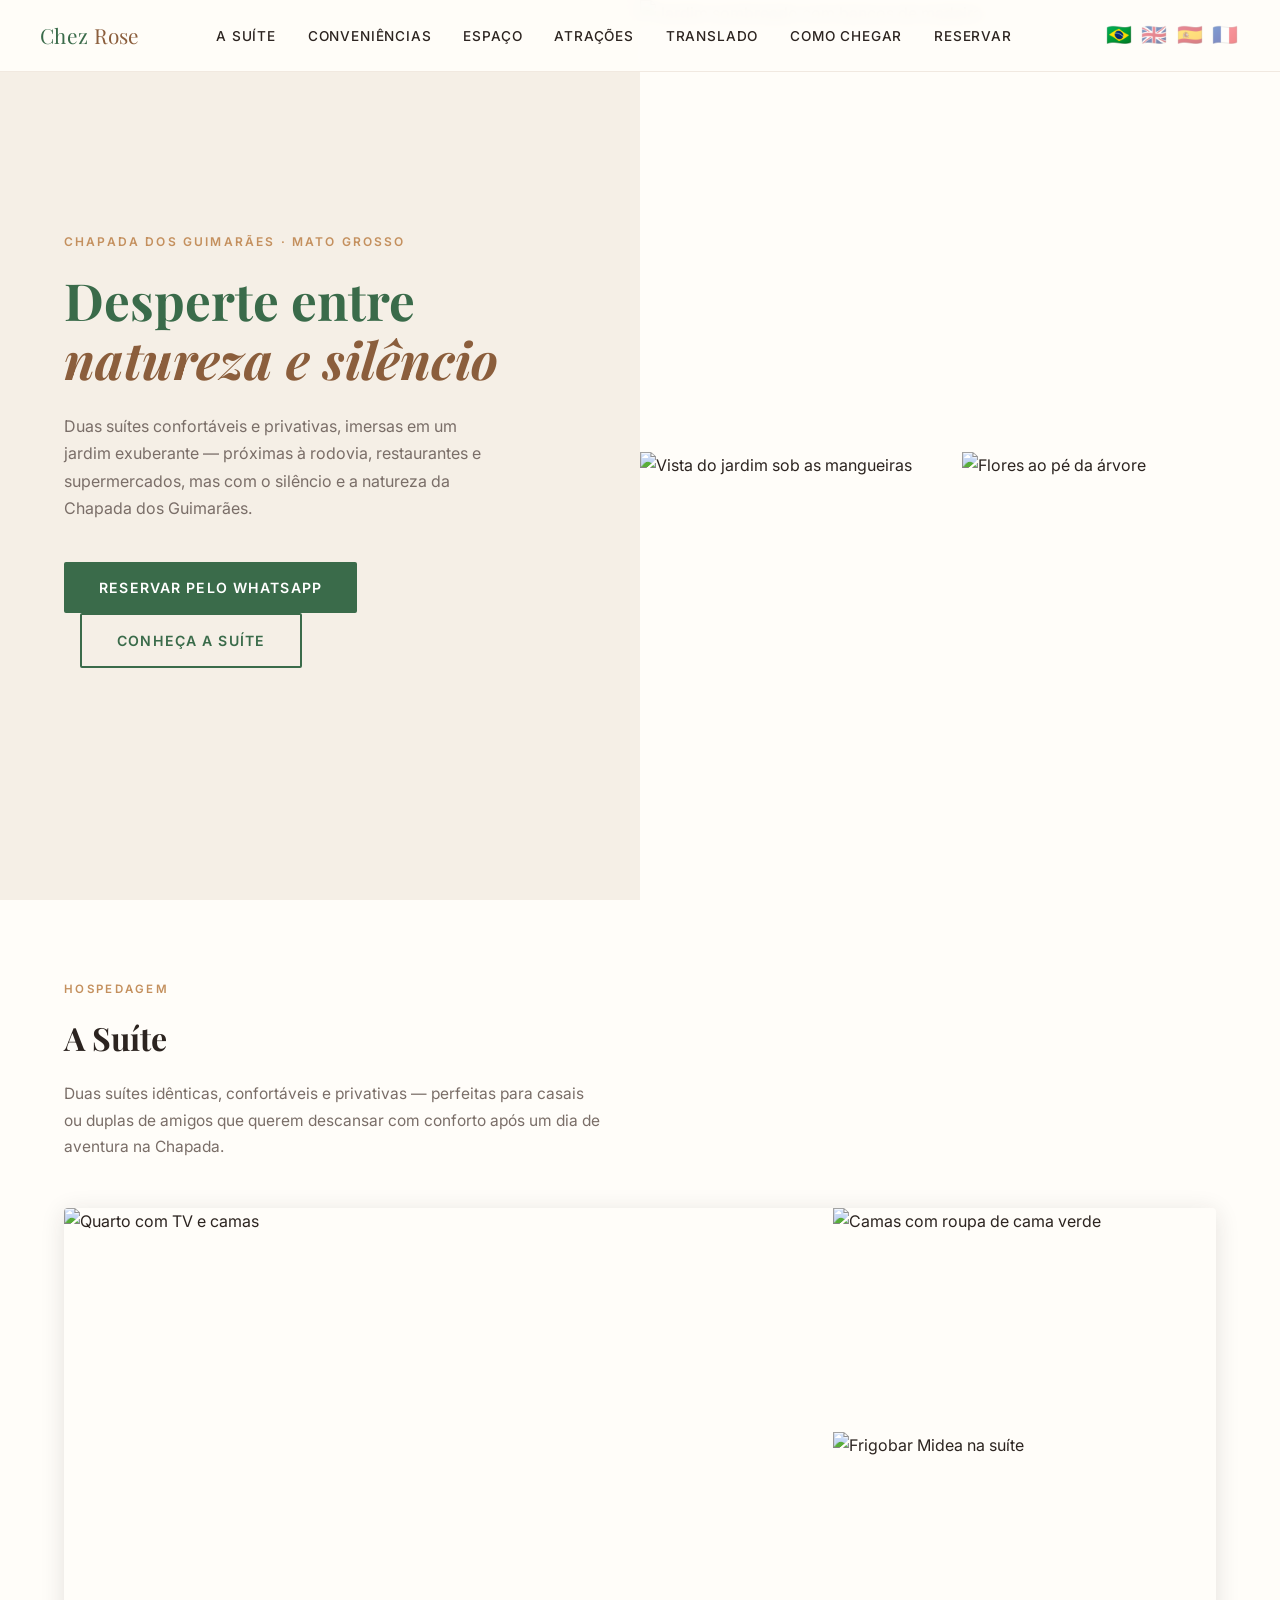
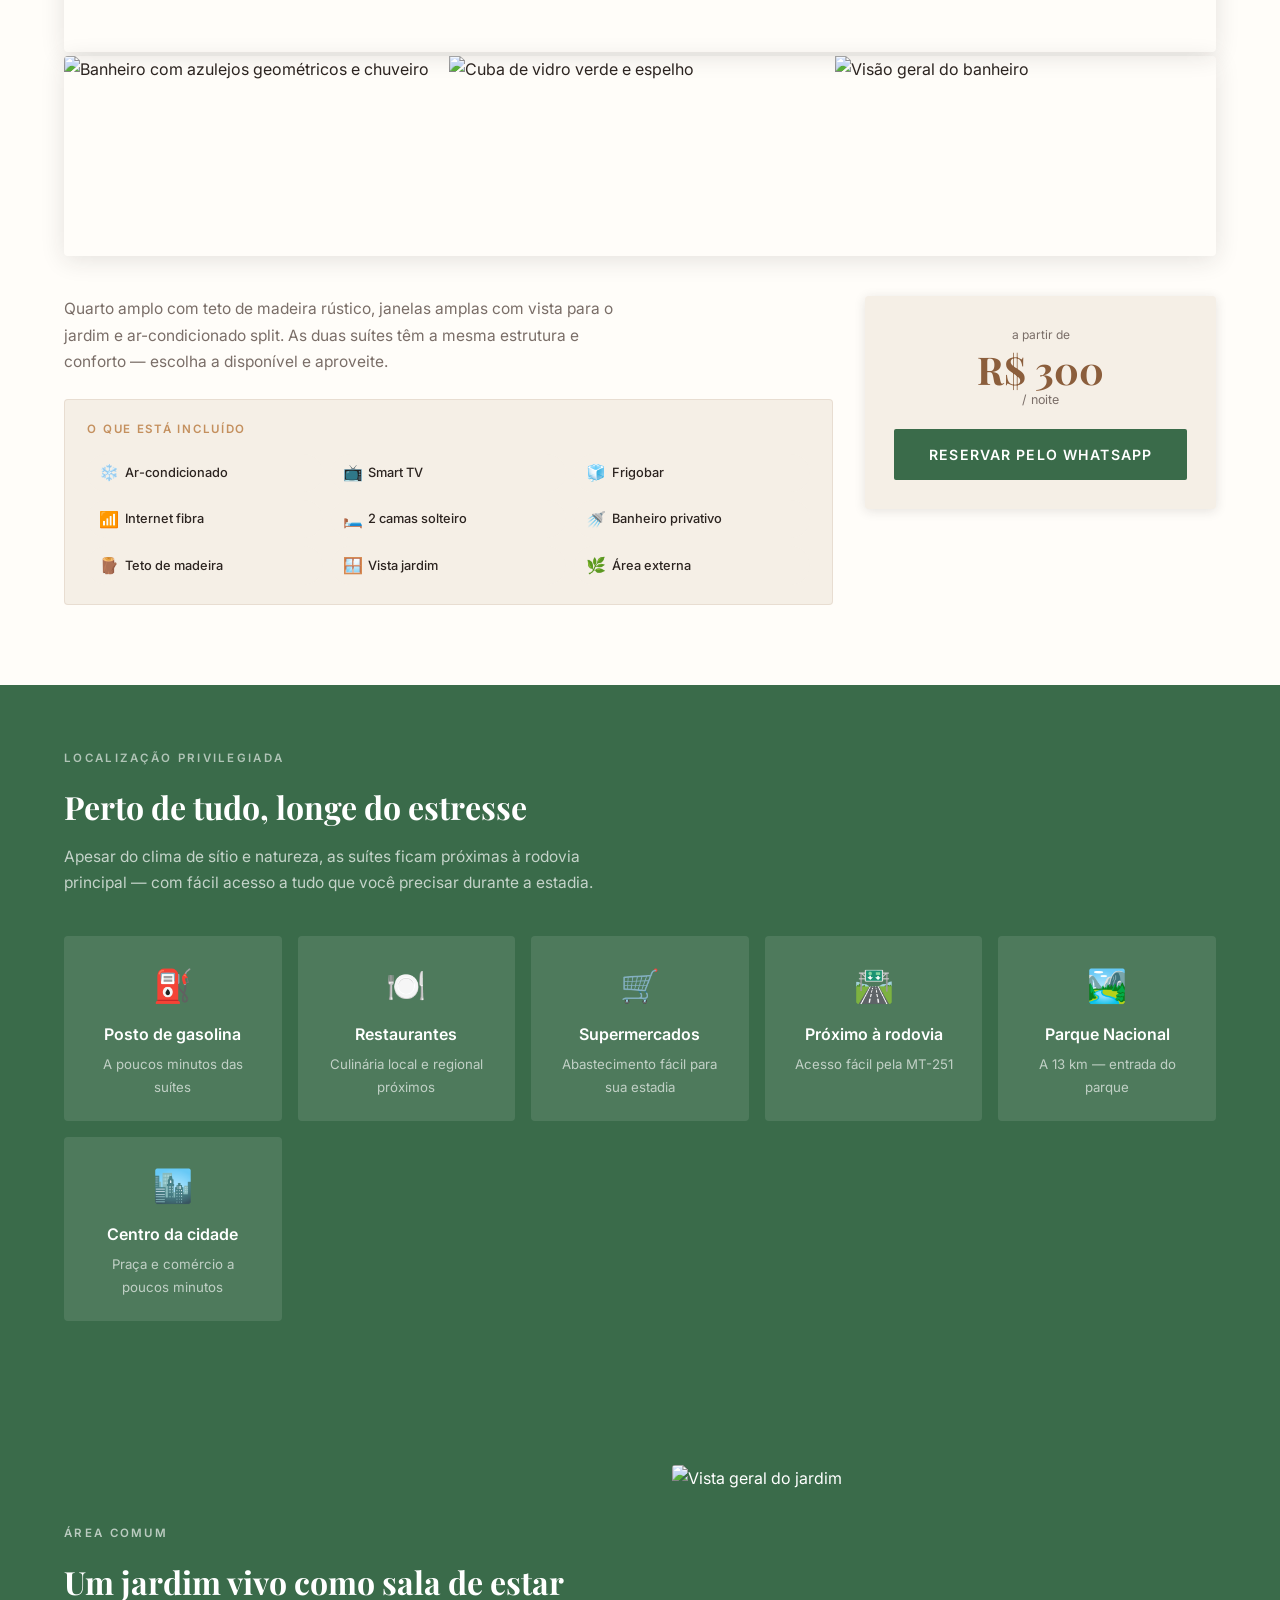
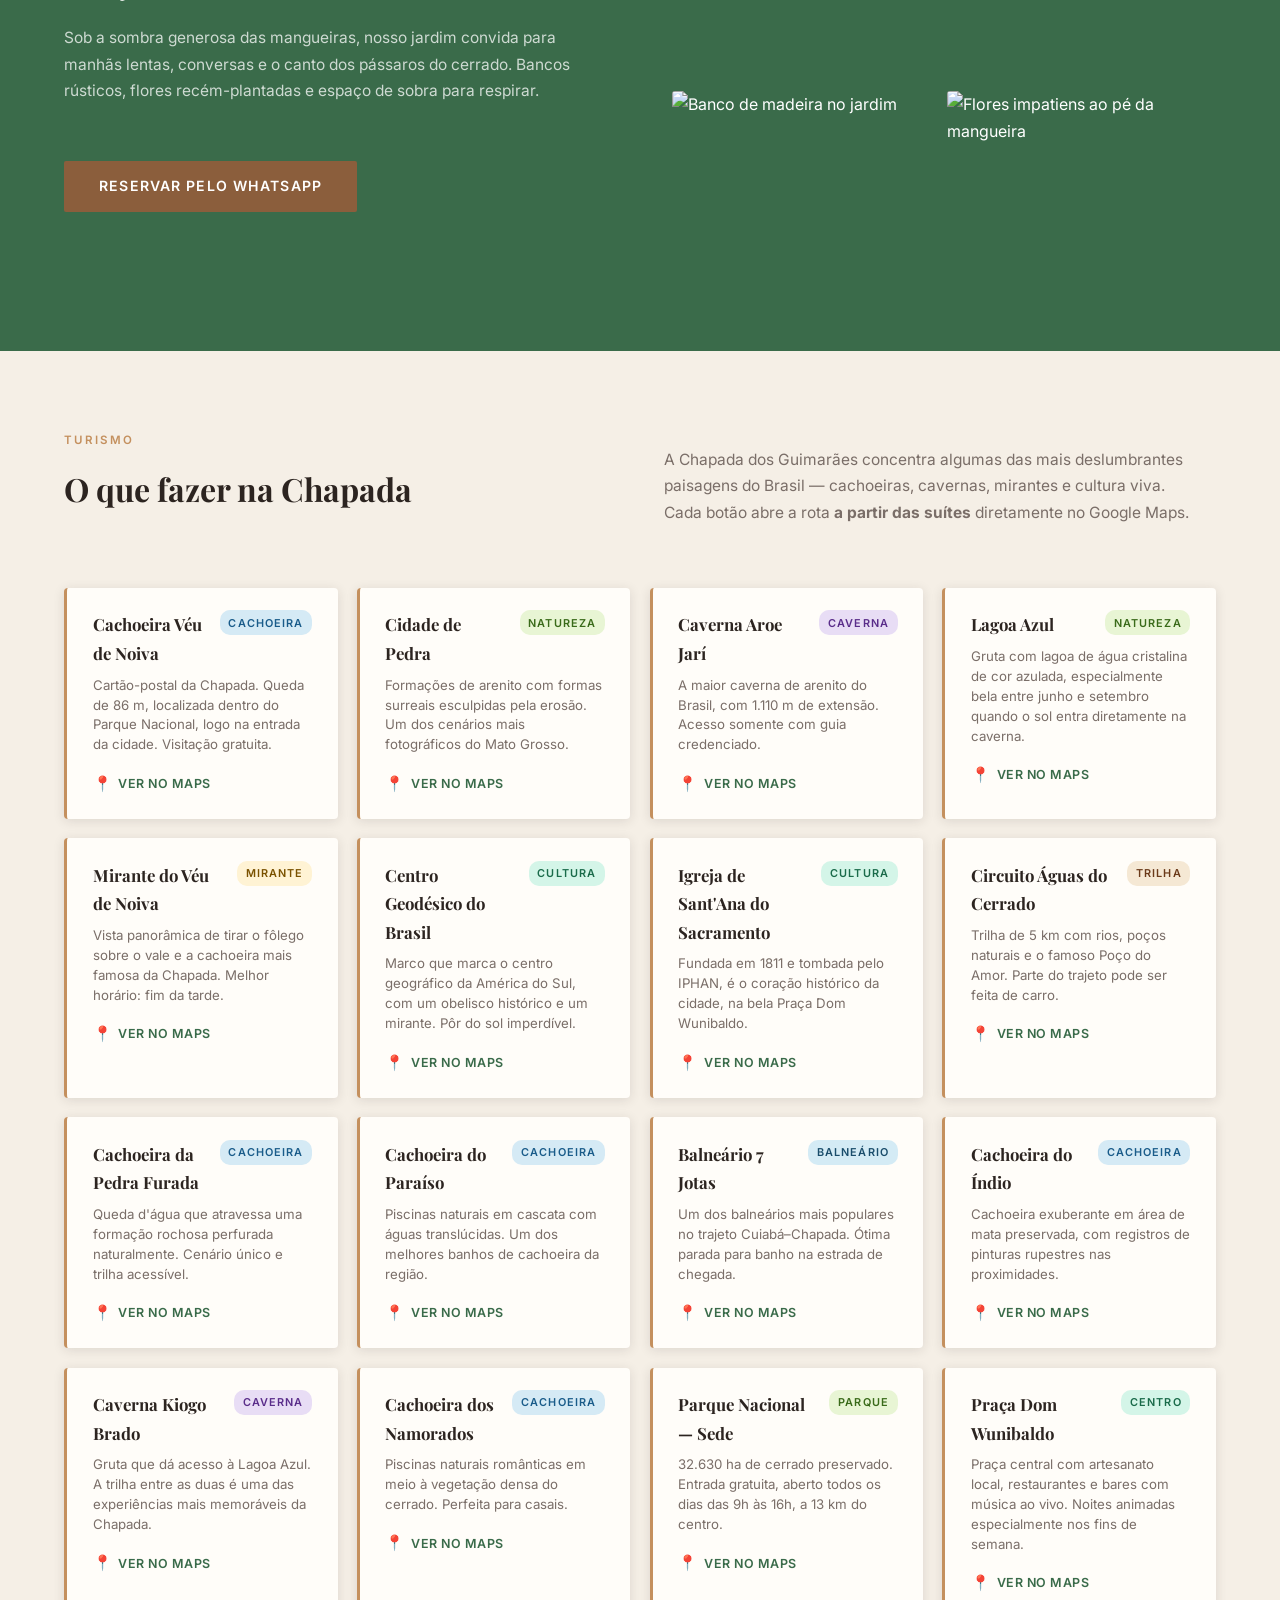
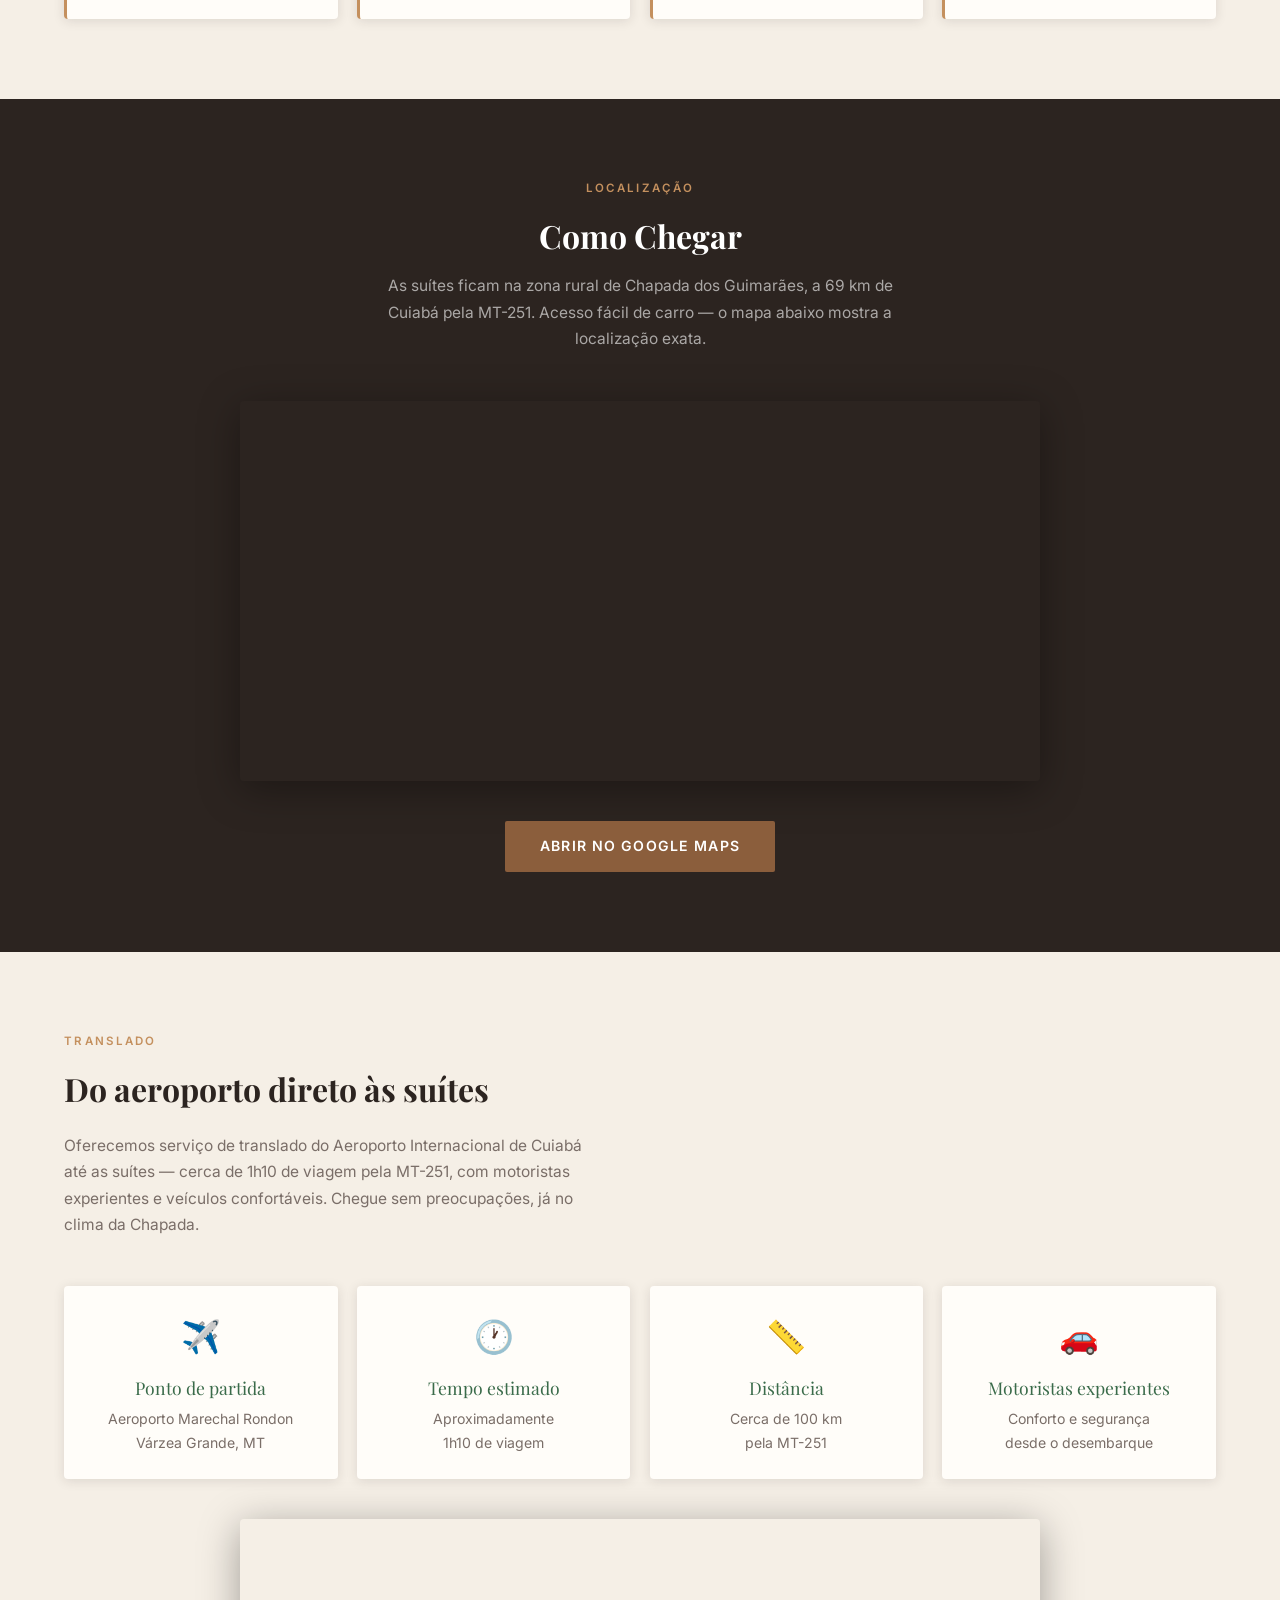
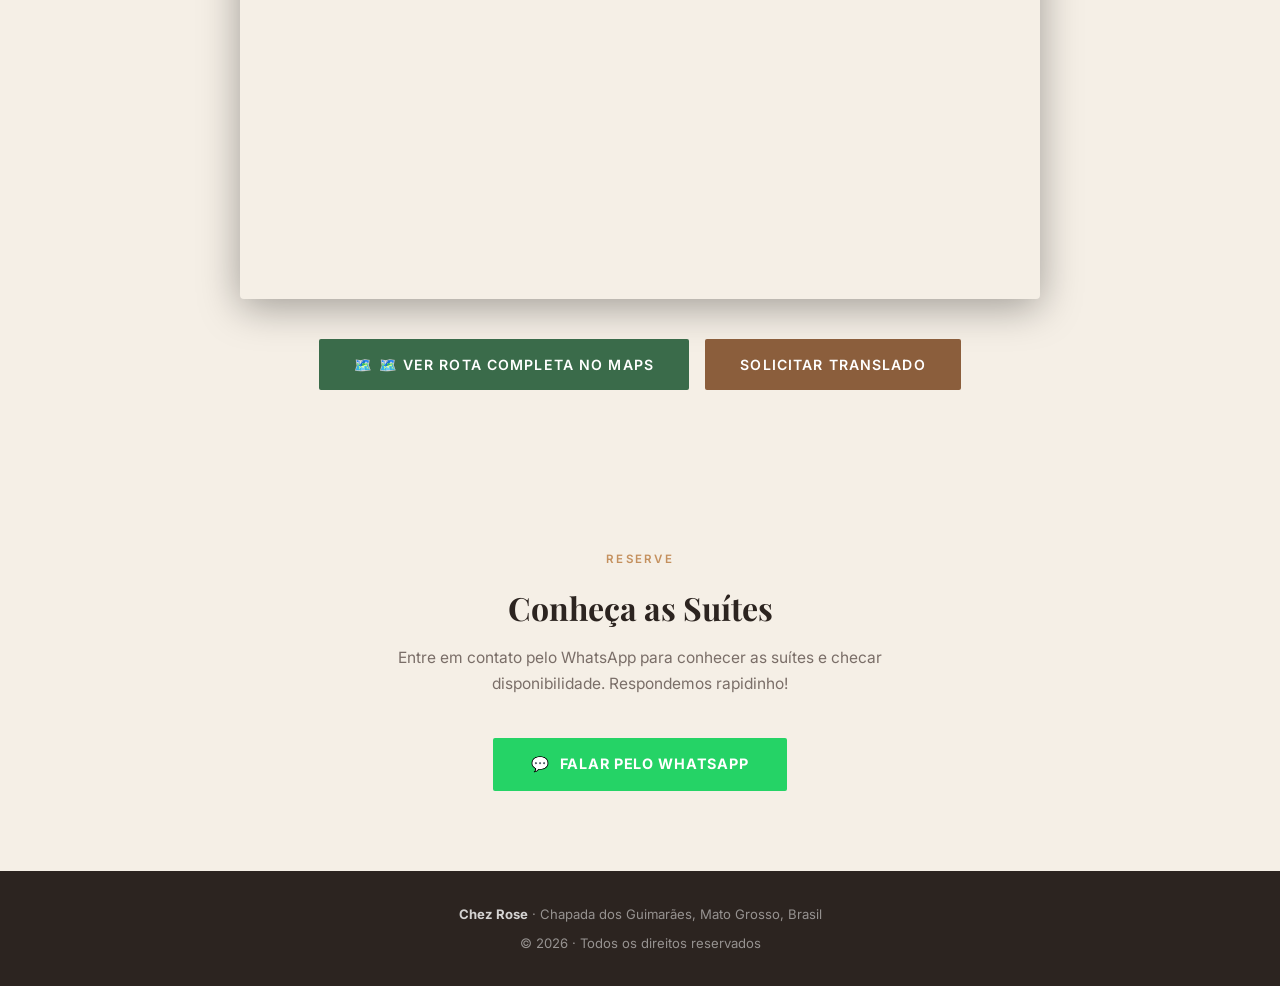
==== commit b0eacb66: "Add files via upload" ====
--- a/suites-chapada.html
+++ b/suites-chapada.html
@@ -441,9 +441,9 @@
     </div>
   </div>
   <div class="hero-gallery">
-    <img src="[data-uri]